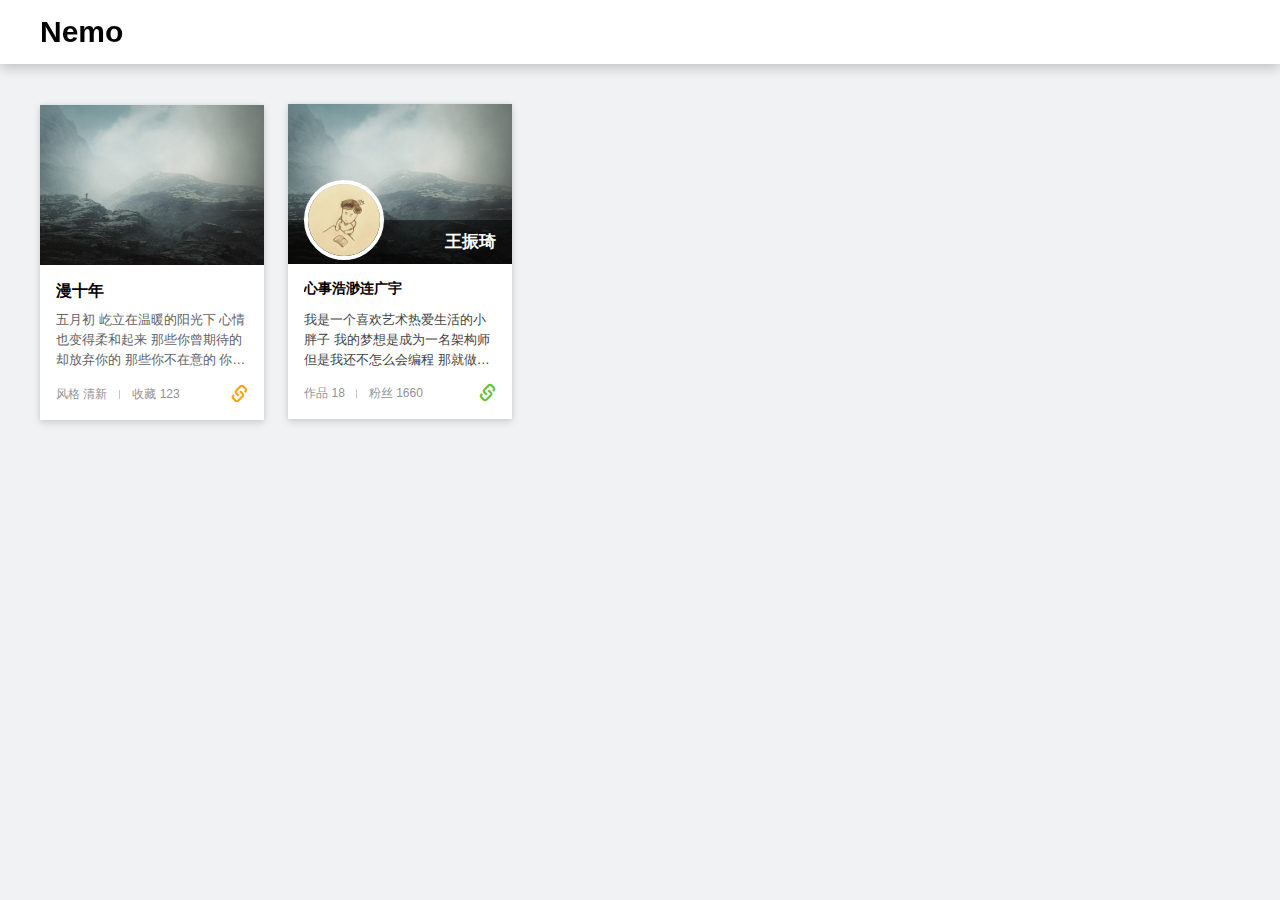
==== index.html @ b6000a75 "2019/01/24 开启版本控制" ====
<!DOCTYPE html>
<html lang="en">
<head>
    <meta charset="UTF-8">
    <title>Title</title>
    <link rel="stylesheet" href="css/nemo.css"/>
    <link rel="stylesheet" href="css/book.css"/>
    <link rel="stylesheet" href="css/author.css"/>
    <style>
        .form-label-2 {
        }

        .form-label-2 .form-label {
            width: 30px;
            margin-right: 12px;
        }

        .form-label-2 .form-control {
            width: 328px;
        }

        .form-label-2 textarea.form-control {
            min-width: 328px;
            max-width: 328px;
        }
    </style>
</head>
<body>
<header class="header">
    <div class="header-fixed">
        <div class="container">
            <h1 class="logo">Nemo</h1>
        </div>
    </div>
</header>
<main class="container">
    <section class="content">
        <div class="book">
            <img class="book-cover" src="images/portrait.jpg"/>
            <section class="book-info">
                <h6 class="book-name">漫十年</h6>
                <p class="book-desc">
                    五月初
                    屹立在温暖的阳光下
                    心情也变得柔和起来
                    那些你曾期待的 却放弃你的
                    那些你不在意的 你已放弃的
                    都成了自己辛辛苦苦的独角戏
                    在新的生活到来之前
                    在煎熬中最后翻阅那些过往
                    一番不舍与惋惜之后
                    才发觉一切是那么的不值得
                    原来实现愿望是这么的难
                    我用了这么久才能去忘记你
                </p>
                <p class="book-note">
                    <span class="item">风格 清新</span>
                    <span class="item-line"></span>
                    <span class="item">收藏 123</span>
                    <a class="icon icon-link pull-right" href=""></a>
                </p>
            </section>
        </div>
        <div class="author">
            <img class="author-portrait" src="images/portrait.jpg" alt=""/>
            <img class="author-avatar" src="images/avatar.jpg" alt=""/>
            <p class="author-name">王振琦</p>
            <section class="author-info">
                <p class="author-motto">心事浩渺连广宇</p>
                <p class="author-profile">
                    我是一个喜欢艺术热爱生活的小胖子
                    我的梦想是成为一名架构师 但是我还不怎么会编程
                    那就做一个艺术家吧 可是我漫画画的不好看 乐感也不好
                    还是不要做架构师了 架构师什么的都是秃头
                    也不要做艺术家了 艺术家什么的都是流氓
                    比流氓还流氓的是专家学者
                </p>
                <p class="author-note">
                    <span class="item">作品&nbsp;18</span>
                    <span class="item-line"></span>
                    <span class="item">粉丝&nbsp;1660</span>
                    <a class="icon icon-link pull-right" href="author-book.html"></a>
                </p>
            </section>
        </div>
    </section>
</main>
<!--<div class="modal">-->
    <!--<dialog class="modal-dialog">-->
        <!--<header class="modal-header">-->
            <!--<h3 class="modal-title">创建专辑</h3>-->
            <!--<div class="modal-dismiss"><span class="icon icon-remove"></span></div>-->
        <!--</header>-->
        <!--<main class="modal-content">-->
            <!--<form class="form-horizontal form-label-2">-->
                <!--<div class="form-group">-->
                    <!--<label class="form-label">名称</label>-->
                    <!--<input class="form-control" type="text"/>-->
                <!--</div>-->
                <!--<div class="form-group">-->
                    <!--<label class="form-label">风格</label>-->
                    <!--<select class="form-control">-->
                        <!--<option value="">1</option>-->
                        <!--<option value="">2</option>-->
                        <!--<option value="">3</option>-->
                    <!--</select>-->
                <!--</div>-->
                <!--<div class="form-group">-->
                    <!--<label class="form-label">简介</label>-->
                    <!--<textarea class="form-control"></textarea>-->
                <!--</div>-->
            <!--</form>-->
            <!--<button class="btn btn-primary pull-right" type="button">创建</button>-->
        <!--</main>-->
        <!--<footer class="modal-footer">-->
            <!--<button class="btn btn-default pull-right" type="button" disabled>取消</button>-->
            <!--<button class="btn btn-primary pull-right" type="button">保存</button>-->
        <!--</footer>-->
    <!--</dialog>-->
<!--</div>-->
</body>
</html>
---- css/nemo.css ----
@charset "utf-8";

/* 全局CSS */
html {
    max-width: 100%;
    min-width: 1200px;
    height: 100%;
    background: #f1f2f3;
    -webkit-box-sizing: border-box;
    -moz-box-sizing: border-box;
    box-sizing: border-box;
    overflow-x: hidden;
}

body {
    color: #000;
    font-size: 15px;
    font-family: "Helvetica Neue", Helvetica, "PingFang SC", "Hiragino Sans GB", "Microsoft YaHei", "微软雅黑", Arial, sans-serif;
}

body, header, footer, main, dialog, h1, h2, h3, h4, h5, h6, p, ol, ul, li, button, input, select, textarea {
    margin: 0;
    padding: 0;
    border: none;
    outline: none;
}

header, footer, main, dialog, section {
    display: block;
}

a:link, a:hover, a:active, a:visited {
    text-decoration-line: none;
}

[v-cloak] {
    display: none;
}

.container {
    width: 1200px;
    margin: 0 auto;
}

.pull-left {
    float: left;
    margin-right: 14px;
}

.pull-right {
    float: right;
    margin-left: 14px;
}

/* Header部分CSS */
.header {
    width: 100%;
    height: 64px;
    margin-bottom: 40px;
}

.header-fixed {
    position: fixed;
    top: 0;
    z-index: 999;
    width: 100%;
    height: 64px;
    background-color: #fff;
    box-shadow: 0 4px 12px rgba(0, 0, 0, 0.2);
}

.header .container {
    height: 64px;
}

.logo {
    height: 64px;
    line-height: 64px;
}

/* Main部分CSS */
.content {
    width: 1220px;
    min-height: 315px;
    margin-bottom: 40px;
}

/* Button部分CSS */
.btn {
    width: 108px;
    height: 42px;
    font-size: 15px;
    cursor: pointer;
    border-radius: 2px;
}

.btn .icon {
    top: 2px;
    margin-right: 4px;
}

.btn-default {
    color: #000;
    border: 1px solid #bbb;
    background-color: #fff;
}

.btn-default:hover {
    background-color: #f4f4f4;
}

.btn-default:active {
    background-color: #e6e6e6;
}

.btn-default:disabled {
    color: #909399;
    cursor: not-allowed;
    border-color: #dcdfe6;
    background-color: #fff;
}

.btn-primary {
    color: #fff;
    background-color: #000;
}

.btn-primary:hover {
    background-color: #303133;
}

.btn-primary:active {
    background-color: #606266;
}

.btn-primary:disabled {
    cursor: not-allowed;
    background-color: #909399;
}

.btn-link {
    background-color: transparent;
}

.btn-picker {
    border: 1px solid;
}

/* Form部分CSS */
.form-group {
    margin-bottom: 12px;
}

.form-label {
    height: 42px;
    line-height: 42px;
    font-weight: 700;
}

.form-control {
    height: 42px;
    line-height: 42px;
    color: #444;
    font-size: 15px;
    padding: 0 12px;
    border: 1px solid #bbb;
    box-sizing: border-box;
}

select.form-control {
    padding: 0 4px 0 8px;
}

textarea.form-control {
    min-height: 146px;
    max-height: 206px;
    line-height: 20px;
    padding: 12px;
    font-size: 14px;
    font-family: Arial;
}

.form-control:focus {
    border-color: #000;
}

.form {
    display: block;
}

.form .form-label {
    display: block;
}

.form .form-control {
    display: block;
    width: 100%;
}

.form textarea.form-control {
    min-width: 100%;
    max-width: 100%;
}

.form-horizontal {
    display: block;
}

.form-horizontal .form-group {
    overflow: hidden;
}

.form-horizontal .form-label, .form-horizontal .form-control {
    float: left;
}

/* Modal部分CSS */
.modal {
    position: fixed;
    top: 0;
    z-index: 9999;
    width: 100%;
    height: 100%;
    background-color: rgba(0, 0, 0, 0.5);
}

.modal-dialog {
    width: 450px;
    height: auto;
    margin: 120px auto;
    background-color: #fff;
    box-shadow: 0 2px 8px rgba(0, 0, 0, 0.25), 0 0 5px rgba(0, 0, 0, 0.25);
}

.modal-header {
    padding: 16px;
    border-bottom: 1px solid #dcdfe6;
}

.modal-title {
    font-size: 17px;
    line-height: 17px;
    font-weight: 700;
    text-align: center;
}

.modal-dismiss {
    position: absolute;
    top: 15px;
    right: 16px;
    font-size: 16px;
    cursor: pointer;
}

.modal-content {
    overflow: hidden;
    padding: 40px;
}

.modal-footer {
    overflow: hidden;
    padding: 16px;
    border-top: 1px solid #dcdfe6;
}

.modal-footer > .btn {
    width: 64px;
    height: 36px;
}

.modal-footer > .btn-primary:disabled {
    width: 96px;
}

/* Rotate部分CSS */
.rotate {
    -webkit-transition-property: -webkit-transform;
    -webkit-transition-duration: 1s;
    -moz-transition-property: -moz-transform;
    -moz-transition-duration: 1s;
    -webkit-animation: rotate 2s linear infinite;
    -moz-animation: rotate 2s linear infinite;
    -o-animation: rotate 2s linear infinite;
    animation: rotate 2s linear infinite;
}

@-webkit-keyframes rotate {
    from {
        -webkit-transform: rotate(0deg)
    }
    to {
        -webkit-transform: rotate(360deg)
    }
}

@-moz-keyframes rotate {
    from {
        -moz-transform: rotate(0deg)
    }
    to {
        -moz-transform: rotate(359deg)
    }
}

@-o-keyframes rotate {
    from {
        -o-transform: rotate(0deg)
    }
    to {
        -o-transform: rotate(359deg)
    }
}

@keyframes rotate {
    from {
        transform: rotate(0deg)
    }
    to {
        transform: rotate(359deg)
    }
}

/* Icon部分CSS */
@font-face {
    font-family: 'Glyphicons Halflings';
    src: url('../fonts/glyphicons-halflings-regular.eot');
    src: url('../fonts/glyphicons-halflings-regular.eot?#iefix') format('embedded-opentype'), url('../fonts/glyphicons-halflings-regular.woff2') format('woff2'), url('../fonts/glyphicons-halflings-regular.woff') format('woff'), url('../fonts/glyphicons-halflings-regular.ttf') format('truetype'), url('../fonts/glyphicons-halflings-regular.svg#glyphicons_halflingsregular') format('svg');
}

.icon {
    position: relative;
    display: inline-block;
    font-family: 'Glyphicons Halflings', serif;
    font-style: normal;
    font-weight: normal;
    line-height: 1;

    -webkit-font-smoothing: antialiased;
    -moz-osx-font-smoothing: grayscale;
}

.icon-remove:before {
    content: "\e014";
}

.icon-cog:before {
    content: "\e019";
}
---- css/book.css ----
/* 漫画册CSS */
.book {
    display: inline-block;
    width: 224px;
    height: 315px;
    margin: 0 20px 40px 0;
    background-color: #fff;
    box-shadow: 0 4px 8px 0 rgba(0, 0, 0, 0.1), 0 0 5px 0 rgba(0, 0, 0, 0.1);
}

.book-cover {
    display: block;
    width: 224px;
    height: 160px;
    object-fit: cover;
}

.book-info {
    position: relative;
    width: 224px;
    height: 155px;
    text-align: left;
    padding: 16px;
    margin-bottom: 16px;
    box-sizing: border-box;
    background: #fff;
}

.book-name {
    font-size: 16px;
    font-weight: 700;
    margin-bottom: 8px;
    word-break: break-word;
    text-overflow: ellipsis;
    overflow: hidden;
    white-space: nowrap;
}

.book-desc {
    height: 60px;
    line-height: 20px;
    color: #606266;
    font-size: 13px;
    word-break: break-word;
    overflow: hidden;
    display: -webkit-box;
    -webkit-line-clamp: 3;
    -webkit-box-orient: vertical;
}

.book-note {
    position: absolute;
    bottom: 16px;
    width: 192px;
    height: 20px;
    line-height: 20px;
}

.book-note .item {
    float: left;
    color: #909399;
    font-size: 12px;
    margin-right: 12px;
}

.book-note .item-line {
    float: left;
    display: block;
    width: 1px;
    height: 9px;
    margin-top: 6px;
    margin-right: 12px;
    background-color: #c0c4cc;
}

.book-note .icon-link {
    top: 2px;
    line-height: 17px;
    color: #ffa500;
    font-size: 17px;
}

.book-note .icon-link:hover, .book-note .icon-link:active {
    color: #f56c6c;

}

.icon-link:before {
    content: "\e144";
}
---- css/author.css ----
/* 漫画家CSS */
.author {
    display: inline-block;
    position: relative;
    width: 224px;
    height: 315px;
    margin: 0 20px 40px 0;
    box-shadow: 0 4px 8px 0 rgba(0, 0, 0, 0.1), 0 0 5px 0 rgba(0, 0, 0, 0.1);
}

.author-portrait {
    display: block;
    width: 224px;
    height: 160px;
    object-fit: cover;
}

.author-avatar {
    position: absolute;
    top: 76px;
    left: 16px;
    z-index: 1;
    width: 72px;
    height: 72px;
    object-fit: cover;
    border: solid 4px #fff;
    border-radius: 50%;
}

.author-name {
    position: absolute;
    top: 116px;
    left: 0;
    width: 208px;
    height: 44px;
    line-height: 44px;
    color: #fff;
    font-size: 17px;
    font-weight: 700;
    text-align: right;
    padding-right: 16px;
    background-color: rgba(0, 0, 0, 0.5);
}

.author-info {
    width: 224px;
    height: 155px;
    padding: 16px;
    box-sizing: border-box;
    background-color: #fff;
}

.author-motto {
    font-size: 14px;
    font-weight: 700;
    margin-bottom: 12px;
    word-break: break-word;
    text-overflow: ellipsis;
    overflow: hidden;
    white-space: nowrap;
}

.author-profile {
    height: 60px;
    line-height: 20px;
    color: #444;
    font-size: 13px;
    word-break: break-word;
    overflow: hidden;
    display: -webkit-box;
    -webkit-line-clamp: 3;
    -webkit-box-orient: vertical;
}

.author-note {
    position: absolute;
    bottom: 16px;
    width: 192px;
    height: 20px;
    line-height: 20px;
}

.author-note .item {
    float: left;
    color: #909399;
    font-size: 12px;
    margin-right: 11px;
}

.author-note .item-line {
    float: left;
    display: block;
    width: 1px;
    height: 9px;
    margin-top: 6px;
    margin-right: 12px;
    background-color: #c0c4cc;
}

.author-note .icon-link {
    top: 2px;
    line-height: 17px;
    color: #67c23a;
    font-size: 17px;
}

.author-note .icon-link:hover, .author-note .icon-link:active {
    color: #228B22;
}
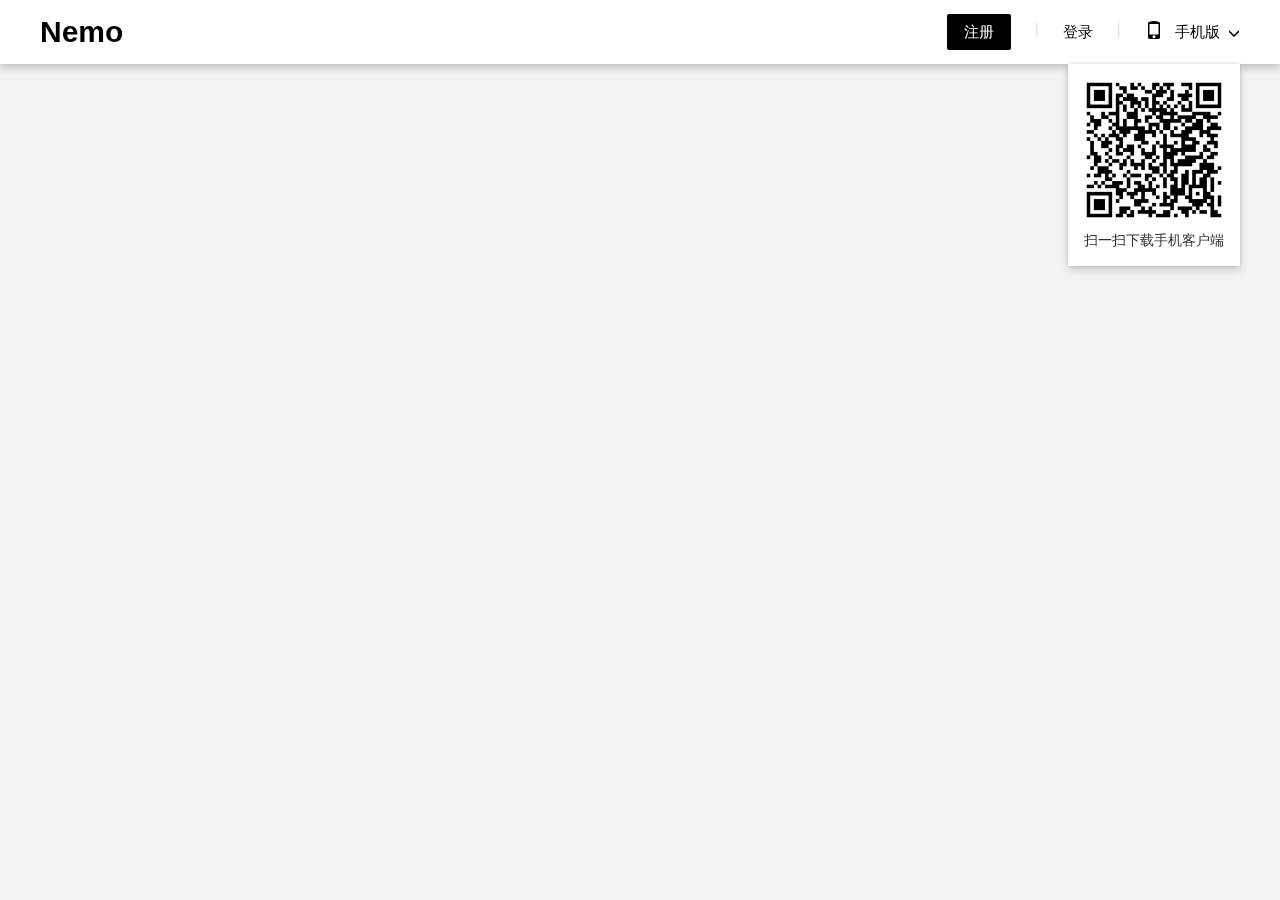
==== commit 74e514ef: "2019/01/25 添加Header样式" ====
--- a/index.html
+++ b/index.html
@@ -4,8 +4,6 @@
     <meta charset="UTF-8">
     <title>Title</title>
     <link rel="stylesheet" href="css/nemo.css"/>
-    <link rel="stylesheet" href="css/book.css"/>
-    <link rel="stylesheet" href="css/author.css"/>
     <style>
         .form-label-2 {
         }
@@ -26,95 +24,138 @@
     </style>
 </head>
 <body>
+<!--<header class="header">-->
+    <!--<div class="header-fixed">-->
+        <!--<div class="container">-->
+            <!--<h1 class="app-name pull-left">Nemo</h1>-->
+            <!--<div class="account pull-right">-->
+                <!--<div class="account-info">-->
+                    <!--<img class="account-avatar" src="images/avatar.jpg" alt=""/>-->
+                    <!--<span class="account-name">王振琦</span>-->
+                    <!--<span class="icon icon-menu-down"></span>-->
+                <!--</div>-->
+                <!--<nav class="account-nav">-->
+                    <!--<a class="account-item" href=""><span class="icon icon-user"></span>个人主页</a>-->
+                    <!--<a class="account-item" href=""><span class="icon icon-cog"></span>账号设置</a>-->
+                    <!--<p class="account-item account-logout"><span class="icon icon-off"></span>退出登录</p>-->
+                <!--</nav>-->
+            <!--</div>-->
+            <!--<span class="header-line pull-right"></span>-->
+            <!--<button class="btn btn-link btn-sm header-action pull-right" style="width: auto">登录</button>-->
+            <!--<span class="header-line pull-right"></span>-->
+            <!--<a class="header-action pull-right" href="">-->
+                <!--<button class="btn btn-primary btn-sm">注册</button>-->
+            <!--</a>-->
+        <!--</div>-->
+    <!--</div>-->
+<!--</header>-->
 <header class="header">
     <div class="header-fixed">
         <div class="container">
-            <h1 class="logo">Nemo</h1>
+            <h1 class="app-name pull-left">Nemo</h1>
+            <div class="account pull-right">
+                <div class="account-info">
+                    <span class="icon icon-phone"></span>
+                    <span class="account-name">手机版</span>
+                    <span class="icon icon-menu-down"></span>
+                </div>
+                <div class="app-code">
+                    <img class="app-code-img" src="images/qrcode.png" alt=""/>
+                    <p class="app-code-note">扫一扫下载手机客户端</p>
+                </div>
+            </div>
+            <span class="header-line pull-right"></span>
+            <button class="btn btn-link btn-sm header-action pull-right" style="width: auto">登录</button>
+            <span class="header-line pull-right"></span>
+            <a class="header-action pull-right" href="">
+                <button class="btn btn-primary btn-sm">注册</button>
+            </a>
         </div>
     </div>
 </header>
 <main class="container">
     <section class="content">
-        <div class="book">
-            <img class="book-cover" src="images/portrait.jpg"/>
-            <section class="book-info">
-                <h6 class="book-name">漫十年</h6>
-                <p class="book-desc">
-                    五月初
-                    屹立在温暖的阳光下
-                    心情也变得柔和起来
-                    那些你曾期待的 却放弃你的
-                    那些你不在意的 你已放弃的
-                    都成了自己辛辛苦苦的独角戏
-                    在新的生活到来之前
-                    在煎熬中最后翻阅那些过往
-                    一番不舍与惋惜之后
-                    才发觉一切是那么的不值得
-                    原来实现愿望是这么的难
-                    我用了这么久才能去忘记你
-                </p>
-                <p class="book-note">
-                    <span class="item">风格 清新</span>
-                    <span class="item-line"></span>
-                    <span class="item">收藏 123</span>
-                    <a class="icon icon-link pull-right" href=""></a>
-                </p>
-            </section>
-        </div>
-        <div class="author">
-            <img class="author-portrait" src="images/portrait.jpg" alt=""/>
-            <img class="author-avatar" src="images/avatar.jpg" alt=""/>
-            <p class="author-name">王振琦</p>
-            <section class="author-info">
-                <p class="author-motto">心事浩渺连广宇</p>
-                <p class="author-profile">
-                    我是一个喜欢艺术热爱生活的小胖子
-                    我的梦想是成为一名架构师 但是我还不怎么会编程
-                    那就做一个艺术家吧 可是我漫画画的不好看 乐感也不好
-                    还是不要做架构师了 架构师什么的都是秃头
-                    也不要做艺术家了 艺术家什么的都是流氓
-                    比流氓还流氓的是专家学者
-                </p>
-                <p class="author-note">
-                    <span class="item">作品&nbsp;18</span>
-                    <span class="item-line"></span>
-                    <span class="item">粉丝&nbsp;1660</span>
-                    <a class="icon icon-link pull-right" href="author-book.html"></a>
-                </p>
-            </section>
-        </div>
+        <!--<div class="book">-->
+        <!--<img class="book-cover" src="images/portrait.jpg"/>-->
+        <!--<section class="book-info">-->
+        <!--<h6 class="book-name">漫十年</h6>-->
+        <!--<p class="book-desc">-->
+        <!--五月初-->
+        <!--屹立在温暖的阳光下-->
+        <!--心情也变得柔和起来-->
+        <!--那些你曾期待的 却放弃你的-->
+        <!--那些你不在意的 你已放弃的-->
+        <!--都成了自己辛辛苦苦的独角戏-->
+        <!--在新的生活到来之前-->
+        <!--在煎熬中最后翻阅那些过往-->
+        <!--一番不舍与惋惜之后-->
+        <!--才发觉一切是那么的不值得-->
+        <!--原来实现愿望是这么的难-->
+        <!--我用了这么久才能去忘记你-->
+        <!--</p>-->
+        <!--<p class="book-note">-->
+        <!--<span class="item">风格 清新</span>-->
+        <!--<span class="item-line"></span>-->
+        <!--<span class="item">收藏 123</span>-->
+        <!--<a class="icon icon-link pull-right" href=""></a>-->
+        <!--</p>-->
+        <!--</section>-->
+        <!--</div>-->
+        <!--<div class="author">-->
+        <!--<img class="author-portrait" src="images/portrait.jpg" alt=""/>-->
+        <!--<img class="author-avatar" src="images/avatar.jpg" alt=""/>-->
+        <!--<p class="author-name">王振琦</p>-->
+        <!--<section class="author-info">-->
+        <!--<p class="author-motto">心事浩渺连广宇</p>-->
+        <!--<p class="author-profile">-->
+        <!--我是一个喜欢艺术热爱生活的小胖子-->
+        <!--我的梦想是成为一名架构师 但是我还不怎么会编程-->
+        <!--那就做一个艺术家吧 可是我漫画画的不好看 乐感也不好-->
+        <!--还是不要做架构师了 架构师什么的都是秃头-->
+        <!--也不要做艺术家了 艺术家什么的都是流氓-->
+        <!--比流氓还流氓的是专家学者-->
+        <!--</p>-->
+        <!--<p class="author-note">-->
+        <!--<span class="item">作品&nbsp;18</span>-->
+        <!--<span class="item-line"></span>-->
+        <!--<span class="item">粉丝&nbsp;1660</span>-->
+        <!--<a class="icon icon-link pull-right" href="author-book.html"></a>-->
+        <!--</p>-->
+        <!--</section>-->
+        <!--</div>-->
     </section>
 </main>
 <!--<div class="modal">-->
     <!--<dialog class="modal-dialog">-->
         <!--<header class="modal-header">-->
-            <!--<h3 class="modal-title">创建专辑</h3>-->
+            <!--<h3 class="modal-title">创建</h3>-->
             <!--<div class="modal-dismiss"><span class="icon icon-remove"></span></div>-->
         <!--</header>-->
         <!--<main class="modal-content">-->
             <!--<form class="form-horizontal form-label-2">-->
                 <!--<div class="form-group">-->
-                    <!--<label class="form-label">名称</label>-->
+                    <!--<label class="form-label">标签</label>-->
                     <!--<input class="form-control" type="text"/>-->
                 <!--</div>-->
                 <!--<div class="form-group">-->
-                    <!--<label class="form-label">风格</label>-->
+                    <!--<label class="form-label">标签</label>-->
                     <!--<select class="form-control">-->
-                        <!--<option value="">1</option>-->
-                        <!--<option value="">2</option>-->
-                        <!--<option value="">3</option>-->
+                        <!--<option selected disabled></option>-->
+                        <!--<option value="1">1</option>-->
+                        <!--<option value="1">2</option>-->
+                        <!--<option value="1">3</option>-->
                     <!--</select>-->
                 <!--</div>-->
                 <!--<div class="form-group">-->
-                    <!--<label class="form-label">简介</label>-->
+                    <!--<label class="form-label">标签</label>-->
                     <!--<textarea class="form-control"></textarea>-->
                 <!--</div>-->
             <!--</form>-->
             <!--<button class="btn btn-primary pull-right" type="button">创建</button>-->
         <!--</main>-->
         <!--<footer class="modal-footer">-->
-            <!--<button class="btn btn-default pull-right" type="button" disabled>取消</button>-->
-            <!--<button class="btn btn-primary pull-right" type="button">保存</button>-->
+            <!--<button class="btn btn-sm btn-default pull-right" type="button" disabled>取消</button>-->
+            <!--<button class="btn btn-sm btn-primary pull-right" type="button">保存</button>-->
         <!--</footer>-->
     <!--</dialog>-->
 <!--</div>-->
--- a/css/nemo.css
+++ b/css/nemo.css
@@ -18,7 +18,9 @@
     font-family: "Helvetica Neue", Helvetica, "PingFang SC", "Hiragino Sans GB", "Microsoft YaHei", "微软雅黑", Arial, sans-serif;
 }
 
-body, header, footer, main, dialog, h1, h2, h3, h4, h5, h6, p, ol, ul, li, button, input, select, textarea {
+body, header, footer, main, dialog, section,
+h1, h2, h3, h4, h5, h6, p, ol, ul, li,
+button, input, select, textarea {
     margin: 0;
     padding: 0;
     border: none;
@@ -44,12 +46,10 @@
 
 .pull-left {
     float: left;
-    margin-right: 14px;
 }
 
 .pull-right {
     float: right;
-    margin-left: 14px;
 }
 
 /* Header部分CSS */
@@ -66,16 +66,121 @@
     width: 100%;
     height: 64px;
     background-color: #fff;
-    box-shadow: 0 4px 12px rgba(0, 0, 0, 0.2);
+    box-shadow: 0 4px 8px rgba(0, 0, 0, 0.2);
 }
 
 .header .container {
     height: 64px;
 }
 
-.logo {
+.app-name {
     height: 64px;
     line-height: 64px;
+    font-size: 2em;
+    font-weight: 700;
+}
+
+.header-action {
+    margin: 14px 0;
+}
+
+.header-line {
+    display: block;
+    height: 24px;
+    margin: 20px 24px;
+}
+
+.header-line:after {
+    top: 1px;
+    content: "|";
+    color: #dcdfe6;
+}
+
+.account {
+    position: relative;
+    cursor: pointer;
+}
+
+.app-code {
+    position: absolute;
+    top: 64px;
+    right: 0;
+    width: 172px;
+    height: 202px;
+    background-color: #fff;
+    box-shadow: 0 4px 8px rgba(0, 0, 0, 0.15), 0 0 4px rgba(0, 0, 0, 0.15);
+}
+
+.app-code-img {
+    display: block;
+    width: 140px;
+    height: 140px;
+    margin: 16px 16px 12px 16px;
+}
+
+.app-code-note {
+    color: #303133;
+    font-size: 14px;
+    text-align: center;
+}
+
+.account-info {
+    height: 64px;
+    line-height: 64px;
+}
+
+.account-info .icon-phone {
+    font-size: 18px;
+}
+
+.account-info .icon-menu-down {
+    font-size: 12px;
+}
+
+.account-avatar {
+    display: block;
+    float: left;
+    width: 40px;
+    height: 40px;
+    border: 1px solid #dcdfe6;
+    border-radius: 50%;
+    object-fit: cover;
+    margin: 11px 0;
+}
+
+.account-name {
+    margin: 0 4px 0 8px;
+}
+
+.account-nav {
+    position: absolute;
+    top: 64px;
+    right: 0;
+    width: 140px;
+    text-align: center;
+    background-color: #fff;
+    box-shadow: 0 4px 8px rgba(0, 0, 0, 0.15), 0 0 4px rgba(0, 0, 0, 0.15);
+}
+
+.account-nav .icon {
+    left: -2px;
+    margin-right: 10px;
+}
+
+.account-item {
+    display: block;
+    width: 140px;
+    height: 42px;
+    line-height: 42px;
+    color: #000;
+}
+
+.account-item:hover {
+    background-color: #f4f4f4;
+}
+
+.account-logout {
+    border-top: 1px solid #dcdfe6;
 }
 
 /* Main部分CSS */
@@ -97,6 +202,11 @@
 .btn .icon {
     top: 2px;
     margin-right: 4px;
+}
+
+.btn-sm {
+    width: 64px;
+    height: 36px;
 }
 
 .btn-default {
@@ -263,13 +373,12 @@
     border-top: 1px solid #dcdfe6;
 }
 
-.modal-footer > .btn {
-    width: 64px;
-    height: 36px;
-}
-
 .modal-footer > .btn-primary:disabled {
     width: 96px;
+}
+
+.modal-footer > .pull-right {
+    margin-left: 14px;
 }
 
 /* Rotate部分CSS */
@@ -328,8 +437,9 @@
 }
 
 .icon {
+    display: inline-block;
     position: relative;
-    display: inline-block;
+    top: 2px;
     font-family: 'Glyphicons Halflings', serif;
     font-style: normal;
     font-weight: normal;
@@ -339,10 +449,26 @@
     -moz-osx-font-smoothing: grayscale;
 }
 
+.icon-user:before {
+    content: "\e008";
+}
+
 .icon-remove:before {
     content: "\e014";
 }
 
+.icon-off:before {
+    content: "\e017";
+}
+
 .icon-cog:before {
     content: "\e019";
+}
+
+.icon-phone:before {
+    content: "\e145";
+}
+
+.icon-menu-down:before {
+    content: "\e259";
 }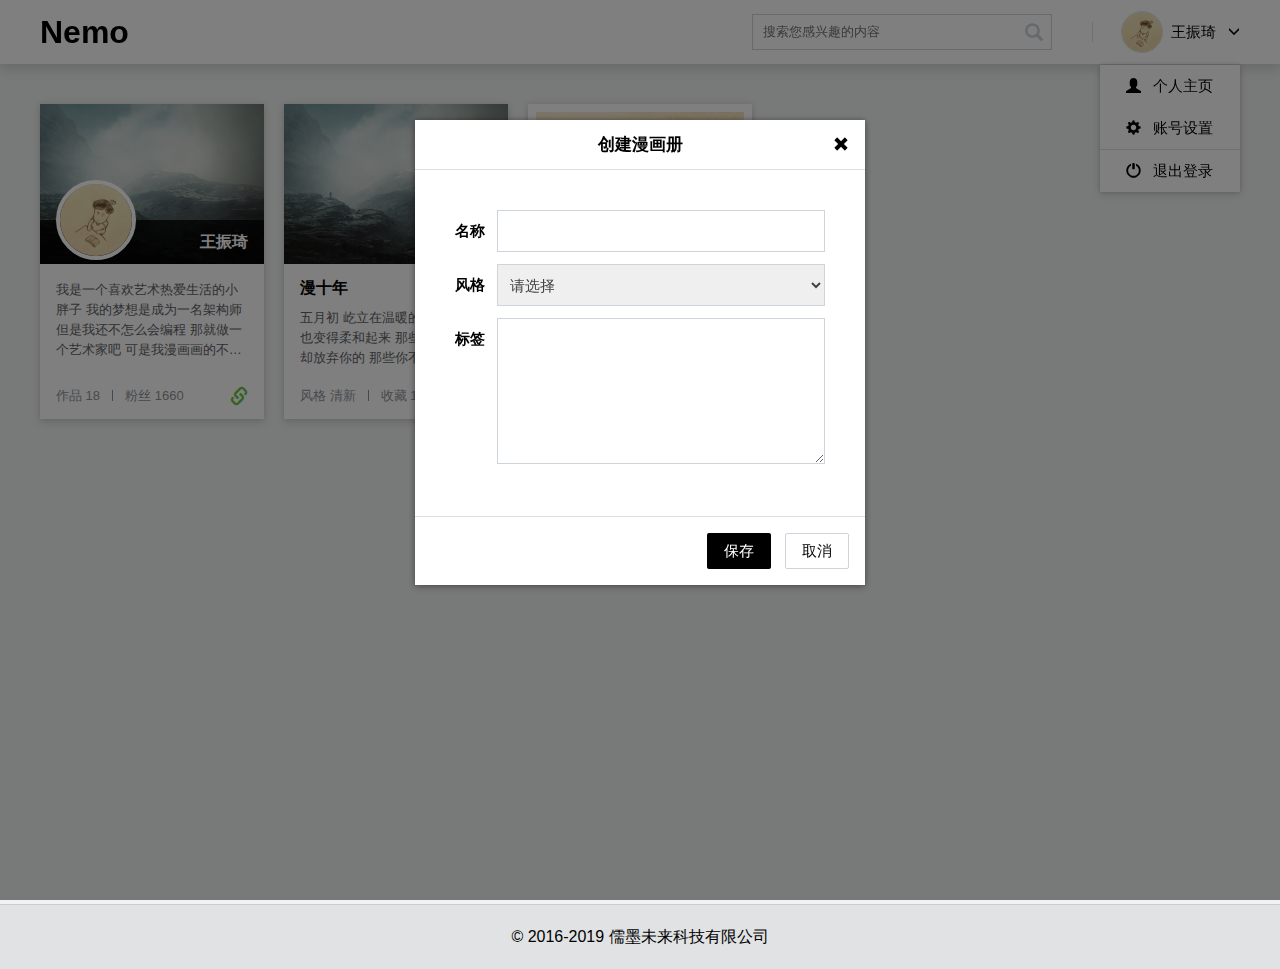
==== commit 15db3938: "2019/01/28 添加个人主页" ====
--- a/index.html
+++ b/index.html
@@ -1,9 +1,13 @@
 <!DOCTYPE html>
-<html lang="en">
+<html lang="zh">
 <head>
     <meta charset="UTF-8">
-    <title>Title</title>
+    <title>Nemo - 漫画分享平台</title>
+    <link rel="shortcut icon" href="images/favicon.ico" type="image/x-icon"/>
     <link rel="stylesheet" href="css/nemo.css"/>
+    <link rel="stylesheet" href="css/book.css"/>
+    <link rel="stylesheet" href="css/author.css"/>
+    <link rel="stylesheet" href="css/page.css"/>
     <style>
         .form-label-2 {
         }
@@ -24,33 +28,8 @@
     </style>
 </head>
 <body>
-<!--<header class="header">-->
-    <!--<div class="header-fixed">-->
-        <!--<div class="container">-->
-            <!--<h1 class="app-name pull-left">Nemo</h1>-->
-            <!--<div class="account pull-right">-->
-                <!--<div class="account-info">-->
-                    <!--<img class="account-avatar" src="images/avatar.jpg" alt=""/>-->
-                    <!--<span class="account-name">王振琦</span>-->
-                    <!--<span class="icon icon-menu-down"></span>-->
-                <!--</div>-->
-                <!--<nav class="account-nav">-->
-                    <!--<a class="account-item" href=""><span class="icon icon-user"></span>个人主页</a>-->
-                    <!--<a class="account-item" href=""><span class="icon icon-cog"></span>账号设置</a>-->
-                    <!--<p class="account-item account-logout"><span class="icon icon-off"></span>退出登录</p>-->
-                <!--</nav>-->
-            <!--</div>-->
-            <!--<span class="header-line pull-right"></span>-->
-            <!--<button class="btn btn-link btn-sm header-action pull-right" style="width: auto">登录</button>-->
-            <!--<span class="header-line pull-right"></span>-->
-            <!--<a class="header-action pull-right" href="">-->
-                <!--<button class="btn btn-primary btn-sm">注册</button>-->
-            <!--</a>-->
-        <!--</div>-->
-    <!--</div>-->
-<!--</header>-->
 <header class="header">
-    <div class="header-fixed">
+    <div class="header-fixed" style="display: none">
         <div class="container">
             <h1 class="app-name pull-left">Nemo</h1>
             <div class="account pull-right">
@@ -59,105 +38,143 @@
                     <span class="account-name">手机版</span>
                     <span class="icon icon-menu-down"></span>
                 </div>
-                <div class="app-code">
-                    <img class="app-code-img" src="images/qrcode.png" alt=""/>
+                <div class="app-mobile">
+                    <img class="app-code" src="images/qrcode.png" alt=""/>
                     <p class="app-code-note">扫一扫下载手机客户端</p>
                 </div>
             </div>
             <span class="header-line pull-right"></span>
-            <button class="btn btn-link btn-sm header-action pull-right" style="width: auto">登录</button>
+            <button class="btn btn-sm btn-link header-action login-action pull-right">登录</button>
             <span class="header-line pull-right"></span>
             <a class="header-action pull-right" href="">
-                <button class="btn btn-primary btn-sm">注册</button>
+                <button class="btn btn-sm btn-primary">注册</button>
             </a>
+            <span class="header-line pull-right"></span>
+            <div class="query-group pull-right">
+                <label class="query-label"><span class="icon icon-search"></span></label>
+                <input class="query-control" type="text" placeholder="搜索您感兴趣的内容"/>
+            </div>
+        </div>
+    </div>
+    <div class="header-fixed">
+        <div class="container">
+            <h1 class="app-name pull-left">Nemo</h1>
+            <div class="account pull-right">
+                <div class="account-info">
+                    <img class="account-avatar" src="images/avatar.jpg" alt=""/>
+                    <span class="account-name">王振琦</span>
+                    <span class="icon icon-menu-down"></span>
+                </div>
+                <nav class="account-nav">
+                    <a class="account-item" href=""><span class="icon icon-user"></span>个人主页</a>
+                    <a class="account-item" href=""><span class="icon icon-cog"></span>账号设置</a>
+                    <p class="account-item account-logout"><span class="icon icon-off"></span>退出登录</p>
+                </nav>
+            </div>
+            <span class="header-line pull-right"></span>
+            <div class="query-group pull-right">
+                <label class="query-label"><span class="icon icon-search"></span></label>
+                <input class="query-control" type="text" placeholder="搜索您感兴趣的内容"/>
+            </div>
         </div>
     </div>
 </header>
 <main class="container">
     <section class="content">
-        <!--<div class="book">-->
-        <!--<img class="book-cover" src="images/portrait.jpg"/>-->
-        <!--<section class="book-info">-->
-        <!--<h6 class="book-name">漫十年</h6>-->
-        <!--<p class="book-desc">-->
-        <!--五月初-->
-        <!--屹立在温暖的阳光下-->
-        <!--心情也变得柔和起来-->
-        <!--那些你曾期待的 却放弃你的-->
-        <!--那些你不在意的 你已放弃的-->
-        <!--都成了自己辛辛苦苦的独角戏-->
-        <!--在新的生活到来之前-->
-        <!--在煎熬中最后翻阅那些过往-->
-        <!--一番不舍与惋惜之后-->
-        <!--才发觉一切是那么的不值得-->
-        <!--原来实现愿望是这么的难-->
-        <!--我用了这么久才能去忘记你-->
-        <!--</p>-->
-        <!--<p class="book-note">-->
-        <!--<span class="item">风格 清新</span>-->
-        <!--<span class="item-line"></span>-->
-        <!--<span class="item">收藏 123</span>-->
-        <!--<a class="icon icon-link pull-right" href=""></a>-->
-        <!--</p>-->
-        <!--</section>-->
-        <!--</div>-->
-        <!--<div class="author">-->
-        <!--<img class="author-portrait" src="images/portrait.jpg" alt=""/>-->
-        <!--<img class="author-avatar" src="images/avatar.jpg" alt=""/>-->
-        <!--<p class="author-name">王振琦</p>-->
-        <!--<section class="author-info">-->
-        <!--<p class="author-motto">心事浩渺连广宇</p>-->
-        <!--<p class="author-profile">-->
-        <!--我是一个喜欢艺术热爱生活的小胖子-->
-        <!--我的梦想是成为一名架构师 但是我还不怎么会编程-->
-        <!--那就做一个艺术家吧 可是我漫画画的不好看 乐感也不好-->
-        <!--还是不要做架构师了 架构师什么的都是秃头-->
-        <!--也不要做艺术家了 艺术家什么的都是流氓-->
-        <!--比流氓还流氓的是专家学者-->
-        <!--</p>-->
-        <!--<p class="author-note">-->
-        <!--<span class="item">作品&nbsp;18</span>-->
-        <!--<span class="item-line"></span>-->
-        <!--<span class="item">粉丝&nbsp;1660</span>-->
-        <!--<a class="icon icon-link pull-right" href="author-book.html"></a>-->
-        <!--</p>-->
-        <!--</section>-->
-        <!--</div>-->
+        <div class="author pull-left">
+            <section class="author-style">
+                <img class="author-portrait" src="images/portrait.jpg" alt=""/>
+                <img class="author-avatar" src="images/avatar.jpg" alt=""/>
+                <h6 class="author-name">王振琦</h6>
+            </section>
+            <section class="author-info">
+                <p class="author-biography">
+                    我是一个喜欢艺术热爱生活的小胖子
+                    我的梦想是成为一名架构师 但是我还不怎么会编程
+                    那就做一个艺术家吧 可是我漫画画的不好看 乐感也不好
+                    还是不要做架构师了 架构师什么的都是秃头
+                    也不要做艺术家了 艺术家什么的都是流氓
+                    比流氓还流氓的是专家学者
+                </p>
+                <p class="author-note">
+                    <span class="pull-left">作品&nbsp;18</span>
+                    <span class="pull-left"></span>
+                    <span class="pull-left">粉丝&nbsp;1660</span>
+                    <a class="icon icon-link pull-right" href=""></a>
+                </p>
+            </section>
+        </div>
+        <div class="book pull-left">
+            <img class="book-cover" src="images/portrait.jpg" alt=""/>
+            <section class="book-info">
+                <h6 class="book-name">漫十年</h6>
+                <p class="book-description">
+                    五月初
+                    屹立在温暖的阳光下
+                    心情也变得柔和起来
+                    那些你曾期待的 却放弃你的
+                    那些你不在意的 你已放弃的
+                    都成了自己辛辛苦苦的独角戏
+                    在新的生活到来之前
+                    在煎熬中最后翻阅那些过往
+                    一番不舍与惋惜之后
+                    才发觉一切是那么的不值得
+                    原来实现愿望是这么的难
+                    我用了这么久才能去忘记你
+                </p>
+                <p class="book-note">
+                    <span class="pull-left">风格&nbsp;清新</span>
+                    <span class="pull-left"></span>
+                    <span class="pull-left">收藏&nbsp;123</span>
+                    <a class="icon icon-link pull-right" href=""></a>
+                </p>
+            </section>
+        </div>
+        <div class="page pull-left">
+            <img class="page-image" src="images/nemo.jpg" alt=""/>
+            <p class="page-order">1</p>
+            <p class="page-note">
+                <img src="images/icon/icon_setup_white.png"/>
+                <img src="images/icon/icon_trash_white.png"/>
+            </p>
+        </div>
     </section>
 </main>
-<!--<div class="modal">-->
-    <!--<dialog class="modal-dialog">-->
-        <!--<header class="modal-header">-->
-            <!--<h3 class="modal-title">创建</h3>-->
-            <!--<div class="modal-dismiss"><span class="icon icon-remove"></span></div>-->
-        <!--</header>-->
-        <!--<main class="modal-content">-->
-            <!--<form class="form-horizontal form-label-2">-->
-                <!--<div class="form-group">-->
-                    <!--<label class="form-label">标签</label>-->
-                    <!--<input class="form-control" type="text"/>-->
-                <!--</div>-->
-                <!--<div class="form-group">-->
-                    <!--<label class="form-label">标签</label>-->
-                    <!--<select class="form-control">-->
-                        <!--<option selected disabled></option>-->
-                        <!--<option value="1">1</option>-->
-                        <!--<option value="1">2</option>-->
-                        <!--<option value="1">3</option>-->
-                    <!--</select>-->
-                <!--</div>-->
-                <!--<div class="form-group">-->
-                    <!--<label class="form-label">标签</label>-->
-                    <!--<textarea class="form-control"></textarea>-->
-                <!--</div>-->
-            <!--</form>-->
-            <!--<button class="btn btn-primary pull-right" type="button">创建</button>-->
-        <!--</main>-->
-        <!--<footer class="modal-footer">-->
-            <!--<button class="btn btn-sm btn-default pull-right" type="button" disabled>取消</button>-->
-            <!--<button class="btn btn-sm btn-primary pull-right" type="button">保存</button>-->
-        <!--</footer>-->
-    <!--</dialog>-->
-<!--</div>-->
+<div class="modal">
+    <dialog class="modal-dialog">
+        <header class="modal-header">
+            <h1 class="modal-title">创建漫画册</h1>
+            <div class="modal-dismiss"><span class="icon icon-remove"></span></div>
+        </header>
+        <main class="modal-content">
+            <form class="form-horizontal form-label-2">
+                <div class="form-group">
+                    <label class="form-label">名称</label>
+                    <input class="form-control" type="text"/>
+                </div>
+                <div class="form-group">
+                    <label class="form-label">风格</label>
+                    <select class="form-control">
+                        <option selected disabled>请选择</option>
+                        <option value="1">清新</option>
+                        <option value="1">唯美</option>
+                        <option value="1">爆笑</option>
+                    </select>
+                </div>
+                <div class="form-group">
+                    <label class="form-label">标签</label>
+                    <textarea class="form-control"></textarea>
+                </div>
+            </form>
+        </main>
+        <footer class="modal-footer">
+            <button class="btn btn-sm btn-default pull-right" type="button">取消</button>
+            <button class="btn btn-sm btn-primary pull-right" type="button">保存</button>
+        </footer>
+    </dialog>
+</div>
+<footer class="footer">
+    <span>&copy;&nbsp;2016-2019&nbsp;儒墨未来科技有限公司</span>
+</footer>
 </body>
 </html>--- a/css/nemo.css
+++ b/css/nemo.css
@@ -66,7 +66,7 @@
     width: 100%;
     height: 64px;
     background-color: #fff;
-    box-shadow: 0 4px 8px rgba(0, 0, 0, 0.2);
+    box-shadow: 0 6px 10px rgba(0, 0, 0, 0.12);
 }
 
 .header .container {
@@ -76,7 +76,7 @@
 .app-name {
     height: 64px;
     line-height: 64px;
-    font-size: 2em;
+    font-size: 32px;
     font-weight: 700;
 }
 
@@ -84,16 +84,15 @@
     margin: 14px 0;
 }
 
+button.login-action {
+    width: auto;
+}
+
 .header-line {
-    display: block;
-    height: 24px;
-    margin: 20px 24px;
-}
-
-.header-line:after {
-    top: 1px;
-    content: "|";
-    color: #dcdfe6;
+    width: 1px;
+    height: 20px;
+    margin: 22px 28px;
+    background-color: #dcdfe6;
 }
 
 .account {
@@ -101,17 +100,17 @@
     cursor: pointer;
 }
 
-.app-code {
+.app-mobile {
     position: absolute;
-    top: 64px;
+    top: 65px;
     right: 0;
     width: 172px;
     height: 202px;
     background-color: #fff;
-    box-shadow: 0 4px 8px rgba(0, 0, 0, 0.15), 0 0 4px rgba(0, 0, 0, 0.15);
-}
-
-.app-code-img {
+    box-shadow: 0 2px 8px rgba(0, 0, 0, 0.15), 0 0 4px rgba(0, 0, 0, 0.15);
+}
+
+.app-code {
     display: block;
     width: 140px;
     height: 140px;
@@ -130,10 +129,13 @@
 }
 
 .account-info .icon-phone {
-    font-size: 18px;
+    top: 4px;
+    font-size: 20px;
+    margin-right: -2px;
 }
 
 .account-info .icon-menu-down {
+    top: 0;
     font-size: 12px;
 }
 
@@ -142,24 +144,24 @@
     float: left;
     width: 40px;
     height: 40px;
+    margin: 11px 0;
     border: 1px solid #dcdfe6;
     border-radius: 50%;
     object-fit: cover;
-    margin: 11px 0;
 }
 
 .account-name {
-    margin: 0 4px 0 8px;
+    margin: 0 8px;
 }
 
 .account-nav {
     position: absolute;
-    top: 64px;
+    top: 65px;
     right: 0;
     width: 140px;
     text-align: center;
     background-color: #fff;
-    box-shadow: 0 4px 8px rgba(0, 0, 0, 0.15), 0 0 4px rgba(0, 0, 0, 0.15);
+    box-shadow: 0 2px 8px rgba(0, 0, 0, 0.15), 0 0 4px rgba(0, 0, 0, 0.15);
 }
 
 .account-nav .icon {
@@ -183,7 +185,55 @@
     border-top: 1px solid #dcdfe6;
 }
 
+.query-group {
+    position: relative;
+    width: 300px;
+    height: 36px;
+    margin: 14px 12px 14px 0;
+}
+
+.query-control {
+    width: 300px;
+    height: 36px;
+    line-height: 36px;
+    padding: 0 36px 0 10px;
+    border: 1px solid #ced4da;
+    box-sizing: border-box;
+}
+
+.query-label {
+    position: absolute;
+    top: 0;
+    right: 0;
+    width: 36px;
+    height: 36px;
+    line-height: 36px;
+    color: #ced4da;
+    font-size: 18px;
+    text-align: center;
+    cursor: pointer;
+}
+
+.query-label .icon {
+    top: 3px;
+}
+
+/* Footer部分CSS */
+.footer {
+    width: 100%;
+    height: 64px;
+    line-height: 64px;
+    font-size: 16px;
+    text-align: center;
+    border-top: 1px solid #ccc;
+    background-color: #e1e2e3;
+}
+
 /* Main部分CSS */
+main.container {
+    min-height: 800px;
+}
+
 .content {
     width: 1220px;
     min-height: 315px;
@@ -209,9 +259,14 @@
     height: 36px;
 }
 
+.btn-block {
+    width: 100%;
+    height: 45px;
+}
+
 .btn-default {
     color: #000;
-    border: 1px solid #bbb;
+    border: 1px solid #ced4da;
     background-color: #fff;
 }
 
@@ -220,7 +275,7 @@
 }
 
 .btn-default:active {
-    background-color: #e6e6e6;
+    background-color: #ebebeb;
 }
 
 .btn-default:disabled {
@@ -250,10 +305,6 @@
 
 .btn-link {
     background-color: transparent;
-}
-
-.btn-picker {
-    border: 1px solid;
 }
 
 /* Form部分CSS */
@@ -273,8 +324,12 @@
     color: #444;
     font-size: 15px;
     padding: 0 12px;
-    border: 1px solid #bbb;
+    border: 1px solid #ced4da;
     box-sizing: border-box;
+}
+
+.form-control:focus {
+    border-color: #000;
 }
 
 select.form-control {
@@ -288,10 +343,6 @@
     padding: 12px;
     font-size: 14px;
     font-family: Arial;
-}
-
-.form-control:focus {
-    border-color: #000;
 }
 
 .form {
@@ -449,6 +500,10 @@
     -moz-osx-font-smoothing: grayscale;
 }
 
+.icon-search:before {
+    content: "\e003";
+}
+
 .icon-user:before {
     content: "\e008";
 }
@@ -463,6 +518,18 @@
 
 .icon-cog:before {
     content: "\e019";
+}
+
+.icon-trash:before {
+    content: "\e020";
+}
+
+.icon-plus:before {
+    content: "\002b";
+}
+
+.icon-link:before {
+    content: "\e144";
 }
 
 .icon-phone:before {
--- a/css/book.css
+++ b/css/book.css
@@ -0,0 +1,68 @@
+.book {
+    display: inline-block;
+    width: 224px;
+    height: 315px;
+    margin: 0 20px 40px 0;
+    background-color: #fff;
+    box-shadow: 0 4px 8px rgba(0, 0, 0, 0.1), 0 0 6px rgba(0, 0, 0, 0.1);
+}
+
+.book-cover {
+    display: block;
+    width: 224px;
+    height: 160px;
+    object-fit: cover;
+}
+
+.book-info {
+    position: relative;
+    width: 224px;
+    height: 155px;
+    padding: 16px;
+    box-sizing: border-box;
+}
+
+.book-name {
+    height: 16px;
+    line-height: 16px;
+    margin-bottom: 12px;
+    font-size: 16px;
+}
+
+.book-description {
+    display: -webkit-box;
+    height: 60px;
+    line-height: 20px;
+    color: #606266;
+    font-size: 13px;
+    overflow: hidden;
+    -webkit-line-clamp: 3;
+    -webkit-box-orient: vertical;
+}
+
+.book-note {
+    position: absolute;
+    bottom: 16px;
+    width: 192px;
+    height: 15px;
+    line-height: 15px;
+    color: #909399;
+    font-size: 13px;
+}
+
+.book-note span:nth-child(even) {
+    width: 1px;
+    height: 11px;
+    margin: 2px 12px;
+    background-color: #909399;
+}
+
+.book-note > .icon-link {
+    top: -1px;
+    color: #ffa500;
+    font-size: 18px;
+}
+
+.book-note > .icon-link:hover, .book-note > .icon-link:active {
+    color: #ff4500;
+}--- a/css/author.css
+++ b/css/author.css
@@ -0,0 +1,94 @@
+.author {
+    display: inline-block;
+    width: 224px;
+    height: 315px;
+    margin: 0 20px 40px 0;
+    background-color: #fff;
+    box-shadow: 0 4px 8px rgba(0, 0, 0, 0.1), 0 0 6px rgba(0, 0, 0, 0.1);
+}
+
+.author-style {
+    position: relative;
+    width: 224px;
+    height: 160px;
+}
+
+.author-portrait {
+    display: block;
+    width: 224px;
+    height: 160px;
+    object-fit: cover;
+}
+
+.author-avatar {
+    position: absolute;
+    bottom: 4px;
+    left: 16px;
+    z-index: 1;
+    width: 72px;
+    height: 72px;
+    border: solid 4px #fff;
+    border-radius: 50%;
+    object-fit: cover;
+}
+
+.author-name {
+    position: absolute;
+    bottom: 0;
+    left: 0;
+    width: 96px;
+    height: 44px;
+    line-height: 44px;
+    color: #fff;
+    font-size: 16px;
+    font-weight: 700;
+    text-align: right;
+    padding: 0 16px 0 112px;
+    background-color: rgba(0, 0, 0, 0.75);
+}
+
+.author-info {
+    position: relative;
+    width: 224px;
+    height: 155px;
+    padding: 16px;
+    box-sizing: border-box;
+}
+
+.author-biography {
+    display: -webkit-box;
+    height: 80px;
+    line-height: 20px;
+    color: #606266;
+    font-size: 13px;
+    overflow: hidden;
+    -webkit-line-clamp: 4;
+    -webkit-box-orient: vertical;
+}
+
+.author-note {
+    position: absolute;
+    bottom: 16px;
+    width: 192px;
+    height: 15px;
+    line-height: 15px;
+    color: #909399;
+    font-size: 13px;
+}
+
+.author-note span:nth-child(even) {
+    width: 1px;
+    height: 11px;
+    margin: 2px 12px;
+    background-color: #909399;
+}
+
+.author-note > .icon-link {
+    top: -1px;
+    color: #67c23a;
+    font-size: 18px;
+}
+
+.author-note > .icon-link:hover, .author-note > .icon-link:active {
+    color: #008000;
+}--- a/css/page.css
+++ b/css/page.css
@@ -0,0 +1,52 @@
+.page {
+    display: inline-block;
+    position: relative;
+    width: 224px;
+    height: 315px;
+    margin: 0 20px 40px 0;
+    cursor: pointer;
+    background-color: #fff;
+    box-shadow: 0 4px 8px rgba(0, 0, 0, 0.1), 0 0 6px rgba(0, 0, 0, 0.1);
+}
+
+.page-image {
+    display: block;
+    width: 208px;
+    height: 299px;
+    padding: 8px;
+    object-fit: cover;
+}
+
+.page-order {
+    position: absolute;
+    bottom: 20px;
+    right: 20px;
+    width: 32px;
+    height: 32px;
+    line-height: 32px;
+    color: #fff;
+    text-align: center;
+    border: 2px solid #fff;
+}
+
+.page-note {
+    display: none;
+    position: absolute;
+    top: 16px;
+    right: 16px;
+    width: 192px;
+    height: 22px;
+    color: #fff;
+    text-align: right;
+}
+
+.page-note img {
+    display: inline-block;
+    width: 22px;
+    height: 22px;
+    cursor: pointer;
+}
+
+.page:hover > .page-note {
+    display: block;
+}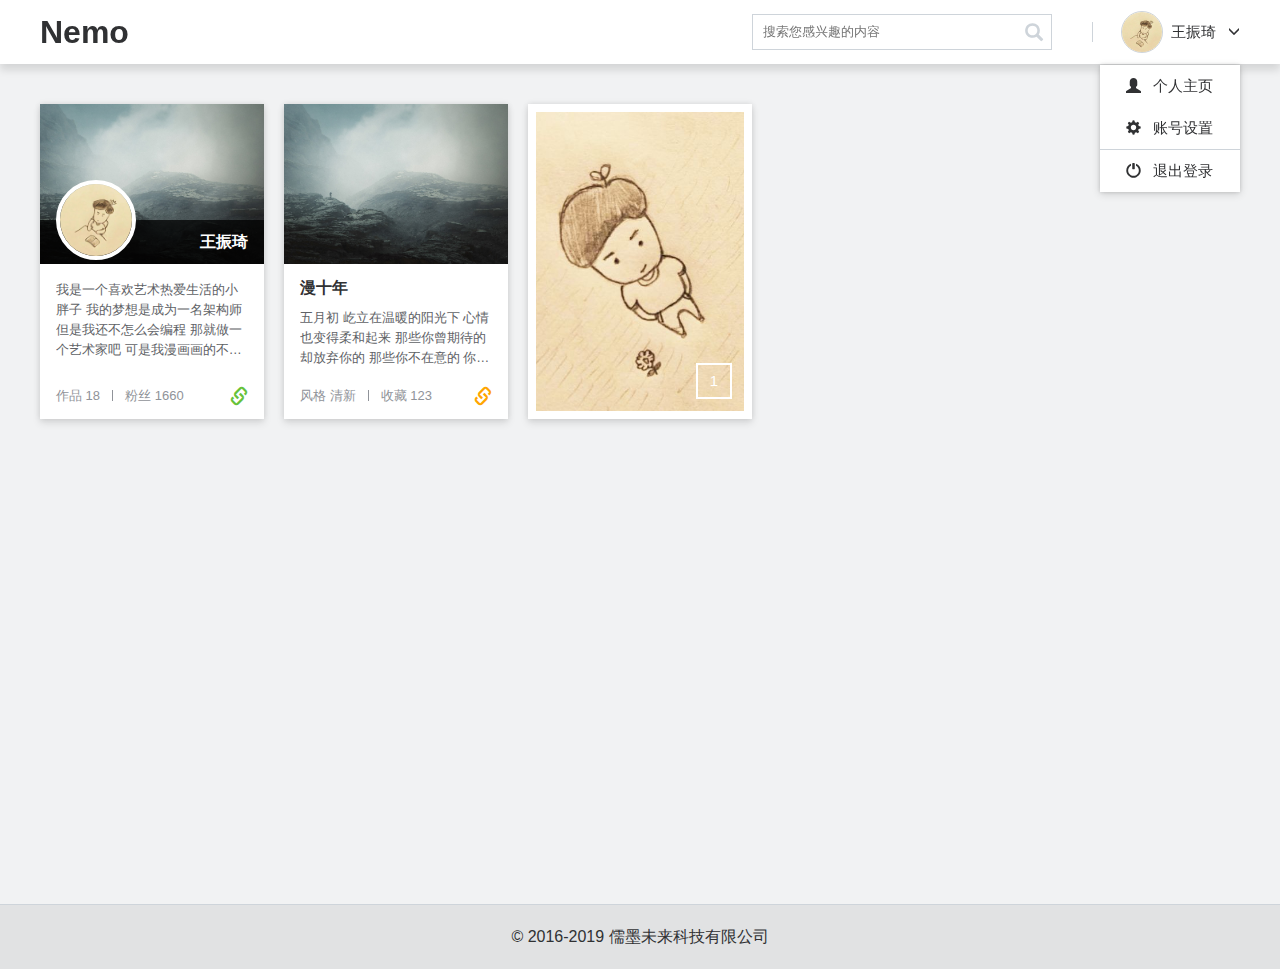
==== commit 8e6f66a2: "2019/01/29 添加旅行日记界面" ====
--- a/index.html
+++ b/index.html
@@ -140,39 +140,6 @@
         </div>
     </section>
 </main>
-<div class="modal">
-    <dialog class="modal-dialog">
-        <header class="modal-header">
-            <h1 class="modal-title">创建漫画册</h1>
-            <div class="modal-dismiss"><span class="icon icon-remove"></span></div>
-        </header>
-        <main class="modal-content">
-            <form class="form-horizontal form-label-2">
-                <div class="form-group">
-                    <label class="form-label">名称</label>
-                    <input class="form-control" type="text"/>
-                </div>
-                <div class="form-group">
-                    <label class="form-label">风格</label>
-                    <select class="form-control">
-                        <option selected disabled>请选择</option>
-                        <option value="1">清新</option>
-                        <option value="1">唯美</option>
-                        <option value="1">爆笑</option>
-                    </select>
-                </div>
-                <div class="form-group">
-                    <label class="form-label">标签</label>
-                    <textarea class="form-control"></textarea>
-                </div>
-            </form>
-        </main>
-        <footer class="modal-footer">
-            <button class="btn btn-sm btn-default pull-right" type="button">取消</button>
-            <button class="btn btn-sm btn-primary pull-right" type="button">保存</button>
-        </footer>
-    </dialog>
-</div>
 <footer class="footer">
     <span>&copy;&nbsp;2016-2019&nbsp;儒墨未来科技有限公司</span>
 </footer>
--- a/css/nemo.css
+++ b/css/nemo.css
@@ -5,7 +5,7 @@
     max-width: 100%;
     min-width: 1200px;
     height: 100%;
-    background: #f1f2f3;
+    background-color: #f1f2f3;
     -webkit-box-sizing: border-box;
     -moz-box-sizing: border-box;
     box-sizing: border-box;
@@ -13,7 +13,7 @@
 }
 
 body {
-    color: #000;
+    color: #303133;
     font-size: 15px;
     font-family: "Helvetica Neue", Helvetica, "PingFang SC", "Hiragino Sans GB", "Microsoft YaHei", "微软雅黑", Arial, sans-serif;
 }
@@ -66,7 +66,7 @@
     width: 100%;
     height: 64px;
     background-color: #fff;
-    box-shadow: 0 6px 10px rgba(0, 0, 0, 0.12);
+    box-shadow: 0 6px 8px rgba(0, 0, 0, 0.12);
 }
 
 .header .container {
@@ -92,7 +92,7 @@
     width: 1px;
     height: 20px;
     margin: 22px 28px;
-    background-color: #dcdfe6;
+    background-color: #ced4da;
 }
 
 .account {
@@ -145,7 +145,7 @@
     width: 40px;
     height: 40px;
     margin: 11px 0;
-    border: 1px solid #dcdfe6;
+    border: 1px solid #ced4da;
     border-radius: 50%;
     object-fit: cover;
 }
@@ -174,7 +174,7 @@
     width: 140px;
     height: 42px;
     line-height: 42px;
-    color: #000;
+    color: #303133;
 }
 
 .account-item:hover {
@@ -182,7 +182,7 @@
 }
 
 .account-logout {
-    border-top: 1px solid #dcdfe6;
+    border-top: 1px solid #ced4da;
 }
 
 .query-group {
@@ -225,7 +225,7 @@
     line-height: 64px;
     font-size: 16px;
     text-align: center;
-    border-top: 1px solid #ccc;
+    border-top: 1px solid #ced4da;
     background-color: #e1e2e3;
 }
 
@@ -265,7 +265,7 @@
 }
 
 .btn-default {
-    color: #000;
+    color: #303133;
     border: 1px solid #ced4da;
     background-color: #fff;
 }
@@ -287,20 +287,20 @@
 
 .btn-primary {
     color: #fff;
-    background-color: #000;
+    background-color: #303133;
 }
 
 .btn-primary:hover {
-    background-color: #303133;
+    background-color: #606266;
 }
 
 .btn-primary:active {
-    background-color: #606266;
+    background-color: #909399;
 }
 
 .btn-primary:disabled {
     cursor: not-allowed;
-    background-color: #909399;
+    background-color: #c0c4cc;
 }
 
 .btn-link {
@@ -321,7 +321,7 @@
 .form-control {
     height: 42px;
     line-height: 42px;
-    color: #444;
+    color: #303133;
     font-size: 15px;
     padding: 0 12px;
     border: 1px solid #ced4da;
@@ -329,7 +329,7 @@
 }
 
 .form-control:focus {
-    border-color: #000;
+    border-color: #303133;
 }
 
 select.form-control {
@@ -395,7 +395,7 @@
 
 .modal-header {
     padding: 16px;
-    border-bottom: 1px solid #dcdfe6;
+    border-bottom: 1px solid #ced4da;
 }
 
 .modal-title {
@@ -421,7 +421,7 @@
 .modal-footer {
     overflow: hidden;
     padding: 16px;
-    border-top: 1px solid #dcdfe6;
+    border-top: 1px solid #ced4da;
 }
 
 .modal-footer > .btn-primary:disabled {
--- a/css/page.css
+++ b/css/page.css
@@ -49,4 +49,14 @@
 
 .page:hover > .page-note {
     display: block;
+}
+
+.page:after {
+    width: 0;
+    height: 0;
+    border-width: 30px 0 30px 30px;
+    border-style: solid;
+    border-color: transparent transparent transparent #ff0000; /*透明 透明 透明 灰*/
+    margin: 40px auto;
+    position: relative;
 }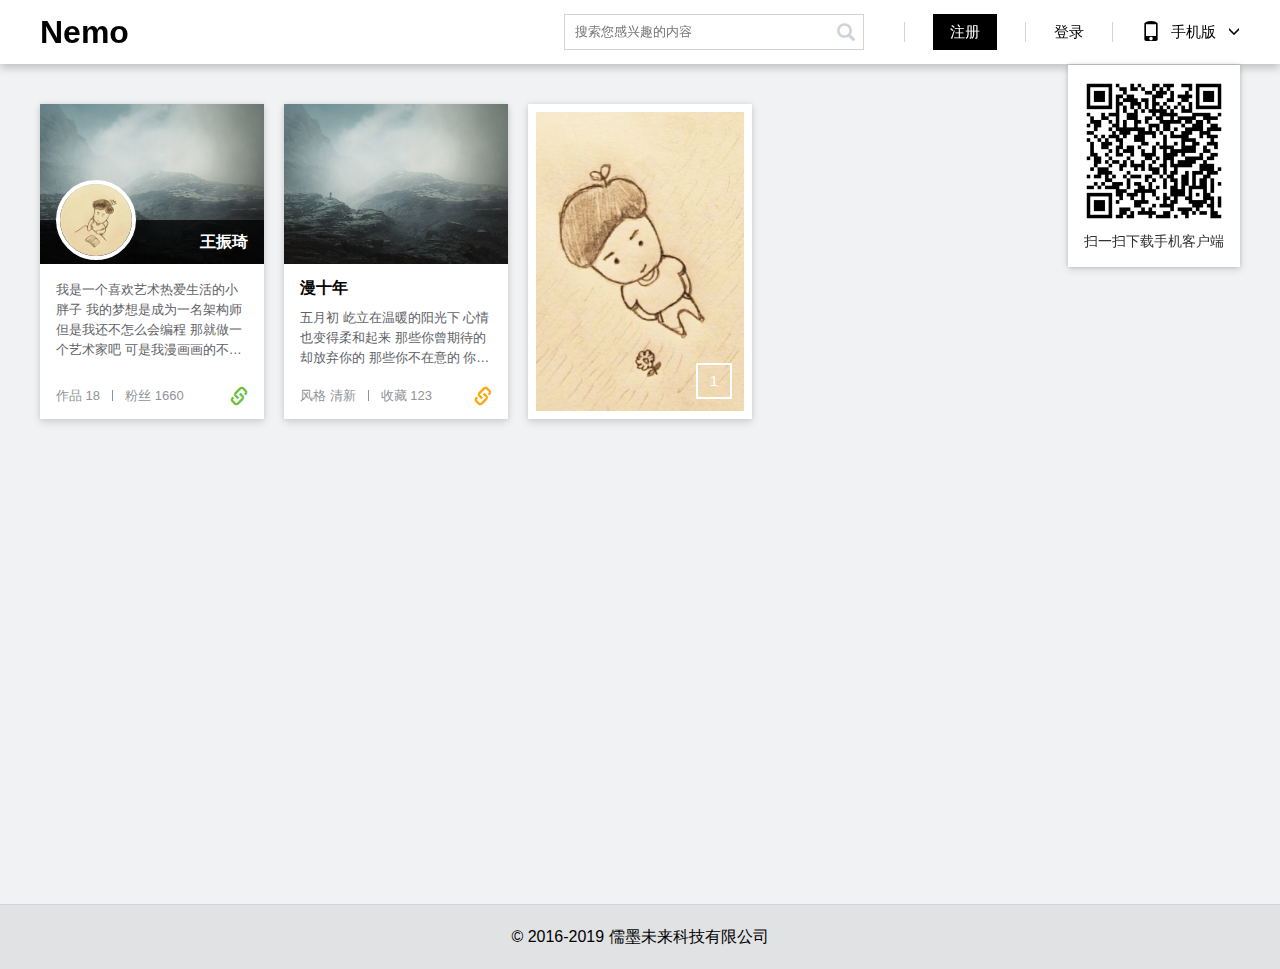
==== commit 6662bf88: "2019/03/06 完成漫画家博客界面" ====
--- a/index.html
+++ b/index.html
@@ -29,7 +29,7 @@
 </head>
 <body>
 <header class="header">
-    <div class="header-fixed" style="display: none">
+    <div class="header-fixed">
         <div class="container">
             <h1 class="app-name pull-left">Nemo</h1>
             <div class="account pull-right">
@@ -44,10 +44,10 @@
                 </div>
             </div>
             <span class="header-line pull-right"></span>
-            <button class="btn btn-sm btn-link header-action login-action pull-right">登录</button>
+            <button class="btn btn-petite btn-brief header-action login-action pull-right">登录</button>
             <span class="header-line pull-right"></span>
             <a class="header-action pull-right" href="">
-                <button class="btn btn-sm btn-primary">注册</button>
+                <button class="btn btn-petite btn-primary">注册</button>
             </a>
             <span class="header-line pull-right"></span>
             <div class="query-group pull-right">
@@ -56,7 +56,7 @@
             </div>
         </div>
     </div>
-    <div class="header-fixed">
+    <div class="header-fixed" style="display: none">
         <div class="container">
             <h1 class="app-name pull-left">Nemo</h1>
             <div class="account pull-right">
--- a/css/nemo.css
+++ b/css/nemo.css
@@ -12,8 +12,8 @@
     overflow-x: hidden;
 }
 
-body {
-    color: #303133;
+body, dialog {
+    color: #000;
     font-size: 15px;
     font-family: "Helvetica Neue", Helvetica, "PingFang SC", "Hiragino Sans GB", "Microsoft YaHei", "微软雅黑", Arial, sans-serif;
 }
@@ -66,7 +66,7 @@
     width: 100%;
     height: 64px;
     background-color: #fff;
-    box-shadow: 0 6px 8px rgba(0, 0, 0, 0.12);
+    box-shadow: 0 4px 8px rgba(0, 0, 0, 0.2);
 }
 
 .header .container {
@@ -144,7 +144,7 @@
     float: left;
     width: 40px;
     height: 40px;
-    margin: 11px 0;
+    margin: 11px 4px 11px 0;
     border: 1px solid #ced4da;
     border-radius: 50%;
     object-fit: cover;
@@ -174,7 +174,7 @@
     width: 140px;
     height: 42px;
     line-height: 42px;
-    color: #303133;
+    color: #000;
 }
 
 .account-item:hover {
@@ -234,10 +234,19 @@
     min-height: 800px;
 }
 
+.panel {
+    width: 1200px;
+    min-height: 800px;
+    margin-bottom: 60px;
+    background-color: #fff;
+    box-shadow: 0 2px 8px rgba(0, 0, 0, 0.15), 0 0 4px rgba(0, 0, 0, 0.15);
+}
+
 .content {
-    width: 1220px;
+    display: flex;
+    width: 1200px;
     min-height: 315px;
-    margin-bottom: 40px;
+    margin-bottom: 60px;
 }
 
 /* Button部分CSS */
@@ -246,7 +255,6 @@
     height: 42px;
     font-size: 15px;
     cursor: pointer;
-    border-radius: 2px;
 }
 
 .btn .icon {
@@ -254,62 +262,73 @@
     margin-right: 4px;
 }
 
-.btn-sm {
-    width: 64px;
-    height: 36px;
-}
-
-.btn-block {
-    width: 100%;
-    height: 45px;
-}
-
 .btn-default {
-    color: #303133;
+    color: #000;
     border: 1px solid #ced4da;
     background-color: #fff;
 }
 
 .btn-default:hover {
-    background-color: #f4f4f4;
+    background-color: #fafafa;
 }
 
 .btn-default:active {
-    background-color: #ebebeb;
+    background-color: #efefef;
 }
 
 .btn-default:disabled {
     color: #909399;
     cursor: not-allowed;
-    border-color: #dcdfe6;
+    border-color: #ced4da;
     background-color: #fff;
 }
 
 .btn-primary {
     color: #fff;
+    background-color: #000;
+}
+
+.btn-primary:hover {
     background-color: #303133;
 }
 
-.btn-primary:hover {
+.btn-primary:active {
     background-color: #606266;
-}
-
-.btn-primary:active {
-    background-color: #909399;
 }
 
 .btn-primary:disabled {
     cursor: not-allowed;
-    background-color: #c0c4cc;
-}
-
-.btn-link {
+    background-color: #909399;
+}
+
+.btn-brief {
+    background-color: transparent;
+}
+
+.btn-petite {
+    width: 64px;
+    height: 36px;
+}
+
+.btn-flexible {
+    width: auto;
+    height: 36px;
+    padding: 0 16px;
+    border: 1px solid #000;
+    background-color: transparent;
+}
+
+.btn-elegance {
+    width: 96px;
+    height: 36px;
+    font-size: 14px;
+    border: 1px solid #000;
     background-color: transparent;
 }
 
 /* Form部分CSS */
 .form-group {
-    margin-bottom: 12px;
+    margin-bottom: 8px;
 }
 
 .form-label {
@@ -321,7 +340,7 @@
 .form-control {
     height: 42px;
     line-height: 42px;
-    color: #303133;
+    color: #000;
     font-size: 15px;
     padding: 0 12px;
     border: 1px solid #ced4da;
@@ -329,7 +348,7 @@
 }
 
 .form-control:focus {
-    border-color: #303133;
+    border-color: #000;
 }
 
 select.form-control {
@@ -342,7 +361,7 @@
     line-height: 20px;
     padding: 12px;
     font-size: 14px;
-    font-family: Arial;
+    font-family: Arial, serif;
 }
 
 .form {
@@ -373,6 +392,45 @@
 
 .form-horizontal .form-label, .form-horizontal .form-control {
     float: left;
+}
+
+.radio {
+    display: block;
+    width: 16px;
+    height: 16px;
+    padding: 3px;
+    border: 1px solid #ced4da;
+    border-radius: 50%;
+    box-sizing: border-box;
+    background-color: #ced4da;
+    background-clip: content-box;
+}
+
+input[type="radio"] {
+    display: none;
+}
+
+input[type="radio"]:checked + .radio {
+    background-color: #000;
+}
+
+.checkbox {
+    display: block;
+    width: 16px;
+    height: 16px;
+    padding: 3px;
+    border: 1px solid #ced4da;
+    box-sizing: border-box;
+    background-color: #ced4da;
+    background-clip: content-box;
+}
+
+input[type="checkbox"] {
+    display: none;
+}
+
+input[type="checkbox"]:checked + .checkbox {
+    background-color: #000;
 }
 
 /* Modal部分CSS */
@@ -390,7 +448,7 @@
     height: auto;
     margin: 120px auto;
     background-color: #fff;
-    box-shadow: 0 2px 8px rgba(0, 0, 0, 0.25), 0 0 5px rgba(0, 0, 0, 0.25);
+    box-shadow: 0 4px 8px rgba(0, 0, 0, 0.2), 0 0 6px rgba(0, 0, 0, 0.2);
 }
 
 .modal-header {
@@ -508,6 +566,10 @@
     content: "\e008";
 }
 
+.icon-th:before {
+    content: "\e011";
+}
+
 .icon-remove:before {
     content: "\e014";
 }
@@ -526,6 +588,22 @@
 
 .icon-plus:before {
     content: "\002b";
+}
+
+.icon-lock:before {
+    content: "\e033";
+}
+
+.icon-camera:before {
+    content: "\e046";
+}
+
+.icon-remove-sign:before {
+    content: "\e083";
+}
+
+.icon-eye-open:before {
+    content: "\e105";
 }
 
 .icon-link:before {
--- a/css/book.css
+++ b/css/book.css
@@ -1,5 +1,4 @@
 .book {
-    display: inline-block;
     width: 224px;
     height: 315px;
     margin: 0 20px 40px 0;
@@ -12,6 +11,7 @@
     width: 224px;
     height: 160px;
     object-fit: cover;
+    background-color: #f4f4f4;
 }
 
 .book-info {
--- a/css/author.css
+++ b/css/author.css
@@ -18,6 +18,7 @@
     width: 224px;
     height: 160px;
     object-fit: cover;
+    background-color: #f4f4f4;
 }
 
 .author-avatar {
--- a/css/page.css
+++ b/css/page.css
@@ -1,5 +1,4 @@
 .page {
-    display: inline-block;
     position: relative;
     width: 224px;
     height: 315px;
@@ -49,14 +48,4 @@
 
 .page:hover > .page-note {
     display: block;
-}
-
-.page:after {
-    width: 0;
-    height: 0;
-    border-width: 30px 0 30px 30px;
-    border-style: solid;
-    border-color: transparent transparent transparent #ff0000; /*透明 透明 透明 灰*/
-    margin: 40px auto;
-    position: relative;
 }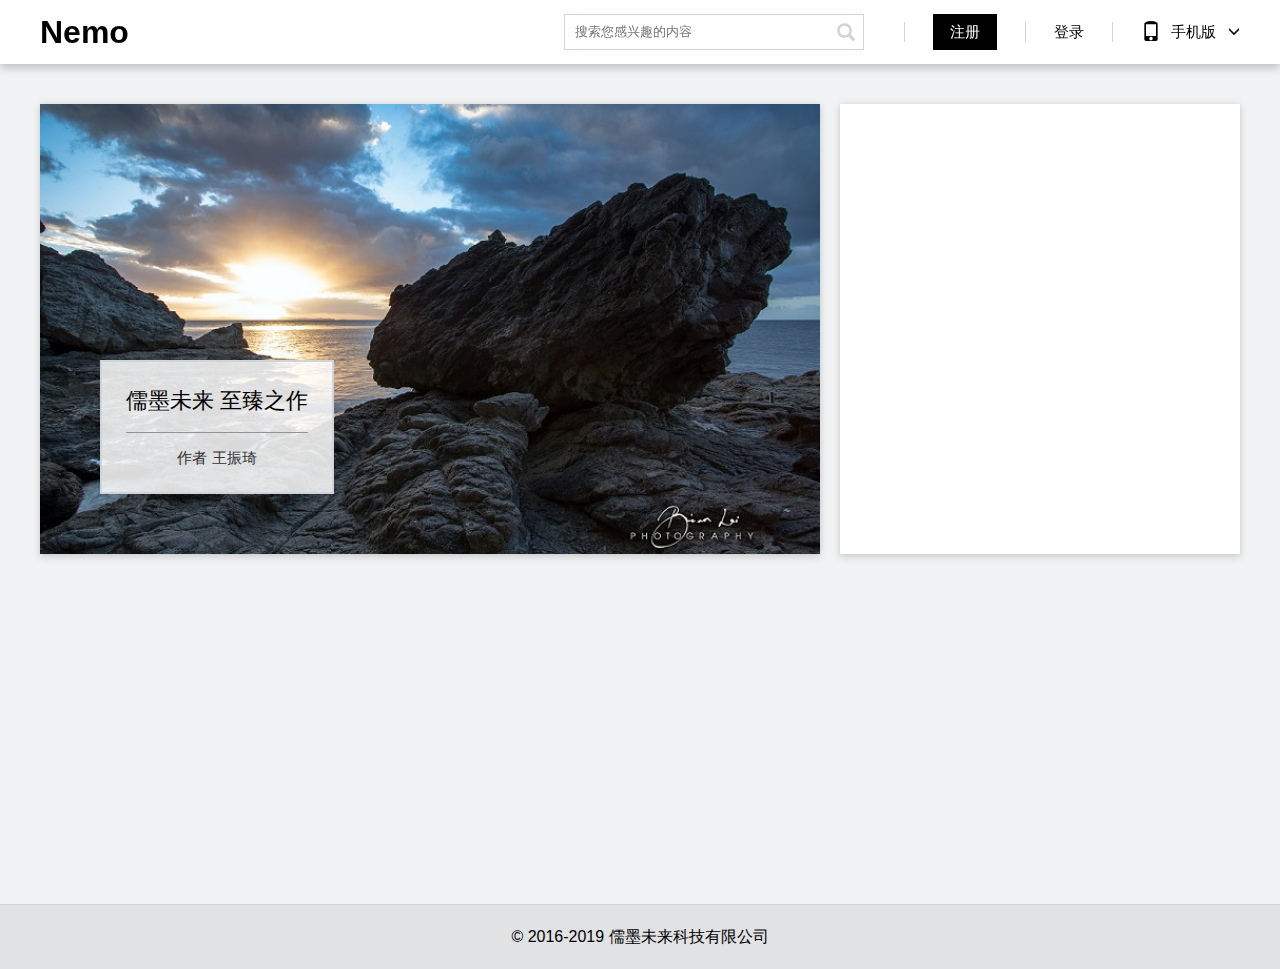
==== commit 762c0c3e: "2019/03/21 开发界面内容" ====
--- a/index.html
+++ b/index.html
@@ -7,25 +7,7 @@
     <link rel="stylesheet" href="css/nemo.css"/>
     <link rel="stylesheet" href="css/book.css"/>
     <link rel="stylesheet" href="css/author.css"/>
-    <link rel="stylesheet" href="css/page.css"/>
-    <style>
-        .form-label-2 {
-        }
-
-        .form-label-2 .form-label {
-            width: 30px;
-            margin-right: 12px;
-        }
-
-        .form-label-2 .form-control {
-            width: 328px;
-        }
-
-        .form-label-2 textarea.form-control {
-            min-width: 328px;
-            max-width: 328px;
-        }
-    </style>
+    <link rel="stylesheet" href="css/index.css"/>
 </head>
 <body>
 <header class="header">
@@ -38,10 +20,10 @@
                     <span class="account-name">手机版</span>
                     <span class="icon icon-menu-down"></span>
                 </div>
-                <div class="app-mobile">
-                    <img class="app-code" src="images/qrcode.png" alt=""/>
-                    <p class="app-code-note">扫一扫下载手机客户端</p>
-                </div>
+                <!--<div class="app-mobile">-->
+                    <!--<img class="app-code" src="images/qrcode.png" alt=""/>-->
+                    <!--<p class="app-code-note">扫一扫下载手机客户端</p>-->
+                <!--</div>-->
             </div>
             <span class="header-line pull-right"></span>
             <button class="btn btn-petite btn-brief header-action login-action pull-right">登录</button>
@@ -80,63 +62,18 @@
     </div>
 </header>
 <main class="container">
-    <section class="content">
-        <div class="author pull-left">
-            <section class="author-style">
-                <img class="author-portrait" src="images/portrait.jpg" alt=""/>
-                <img class="author-avatar" src="images/avatar.jpg" alt=""/>
-                <h6 class="author-name">王振琦</h6>
-            </section>
-            <section class="author-info">
-                <p class="author-biography">
-                    我是一个喜欢艺术热爱生活的小胖子
-                    我的梦想是成为一名架构师 但是我还不怎么会编程
-                    那就做一个艺术家吧 可是我漫画画的不好看 乐感也不好
-                    还是不要做架构师了 架构师什么的都是秃头
-                    也不要做艺术家了 艺术家什么的都是流氓
-                    比流氓还流氓的是专家学者
+    <section class="master">
+        <div class="carousel">
+            <div class="carousel-item">
+                <img src="images/kingfishersrock.jpg" alt=""/>
+                <p class="carousel-caption">
+                    <span class="caption-title">儒墨未来 至臻之作</span>
+                    <span class="caption-note">作者 王振琦</span>
                 </p>
-                <p class="author-note">
-                    <span class="pull-left">作品&nbsp;18</span>
-                    <span class="pull-left"></span>
-                    <span class="pull-left">粉丝&nbsp;1660</span>
-                    <a class="icon icon-link pull-right" href=""></a>
-                </p>
-            </section>
+            </div>
         </div>
-        <div class="book pull-left">
-            <img class="book-cover" src="images/portrait.jpg" alt=""/>
-            <section class="book-info">
-                <h6 class="book-name">漫十年</h6>
-                <p class="book-description">
-                    五月初
-                    屹立在温暖的阳光下
-                    心情也变得柔和起来
-                    那些你曾期待的 却放弃你的
-                    那些你不在意的 你已放弃的
-                    都成了自己辛辛苦苦的独角戏
-                    在新的生活到来之前
-                    在煎熬中最后翻阅那些过往
-                    一番不舍与惋惜之后
-                    才发觉一切是那么的不值得
-                    原来实现愿望是这么的难
-                    我用了这么久才能去忘记你
-                </p>
-                <p class="book-note">
-                    <span class="pull-left">风格&nbsp;清新</span>
-                    <span class="pull-left"></span>
-                    <span class="pull-left">收藏&nbsp;123</span>
-                    <a class="icon icon-link pull-right" href=""></a>
-                </p>
-            </section>
-        </div>
-        <div class="page pull-left">
-            <img class="page-image" src="images/nemo.jpg" alt=""/>
-            <p class="page-order">1</p>
-            <p class="page-note">
-                <img src="images/icon/icon_setup_white.png"/>
-                <img src="images/icon/icon_trash_white.png"/>
-            </p>
+        <div class="panel">
+
         </div>
     </section>
 </main>
--- a/css/nemo.css
+++ b/css/nemo.css
@@ -142,10 +142,9 @@
 .account-avatar {
     display: block;
     float: left;
-    width: 40px;
-    height: 40px;
+    width: 42px;
+    height: 42px;
     margin: 11px 4px 11px 0;
-    border: 1px solid #ced4da;
     border-radius: 50%;
     object-fit: cover;
 }
@@ -234,13 +233,13 @@
     min-height: 800px;
 }
 
-.panel {
-    width: 1200px;
-    min-height: 800px;
-    margin-bottom: 60px;
-    background-color: #fff;
-    box-shadow: 0 2px 8px rgba(0, 0, 0, 0.15), 0 0 4px rgba(0, 0, 0, 0.15);
-}
+/*.panel {*/
+    /*width: 1200px;*/
+    /*min-height: 800px;*/
+    /*margin-bottom: 60px;*/
+    /*background-color: #fff;*/
+    /*box-shadow: 0 2px 8px rgba(0, 0, 0, 0.15), 0 0 4px rgba(0, 0, 0, 0.15);*/
+/*}*/
 
 .content {
     display: flex;
--- a/css/index.css
+++ b/css/index.css
@@ -0,0 +1,58 @@
+.master {
+    display: flex;
+    justify-content: space-between;
+    width: 1200px;
+    height: 450px;
+}
+
+.carousel {
+    width: 780px;
+    height: 450px;
+    box-shadow: 0 4px 8px rgba(0, 0, 0, 0.1), 0 0 6px rgba(0, 0, 0, 0.1);
+}
+
+.carousel-item {
+    position: relative;
+    width: 780px;
+    height: 450px;
+}
+
+.carousel-item img {
+    display: block;
+    width: 780px;
+    height: 450px;
+    object-fit: cover;
+}
+
+.carousel-caption {
+    position: absolute;
+    left: 60px;
+    bottom: 60px;
+    padding: 24px;
+    text-align: center;
+    border: 2px solid #ced4da;
+    background: rgba(255, 255, 255, 0.85);
+}
+
+.caption-title {
+    display: block;
+    padding-bottom: 16px;
+    font-size: 22px;
+    text-align: center;
+}
+
+.caption-note {
+    display: block;
+    padding-top: 16px;
+    border-top: 1px solid #909399;
+    color: #303133;
+    text-align: center;
+}
+
+.panel {
+    width: 340px;
+    height: 390px;
+    padding: 30px;
+    background-color: #fff;
+    box-shadow: 0 4px 8px rgba(0, 0, 0, 0.1), 0 0 6px rgba(0, 0, 0, 0.1);
+}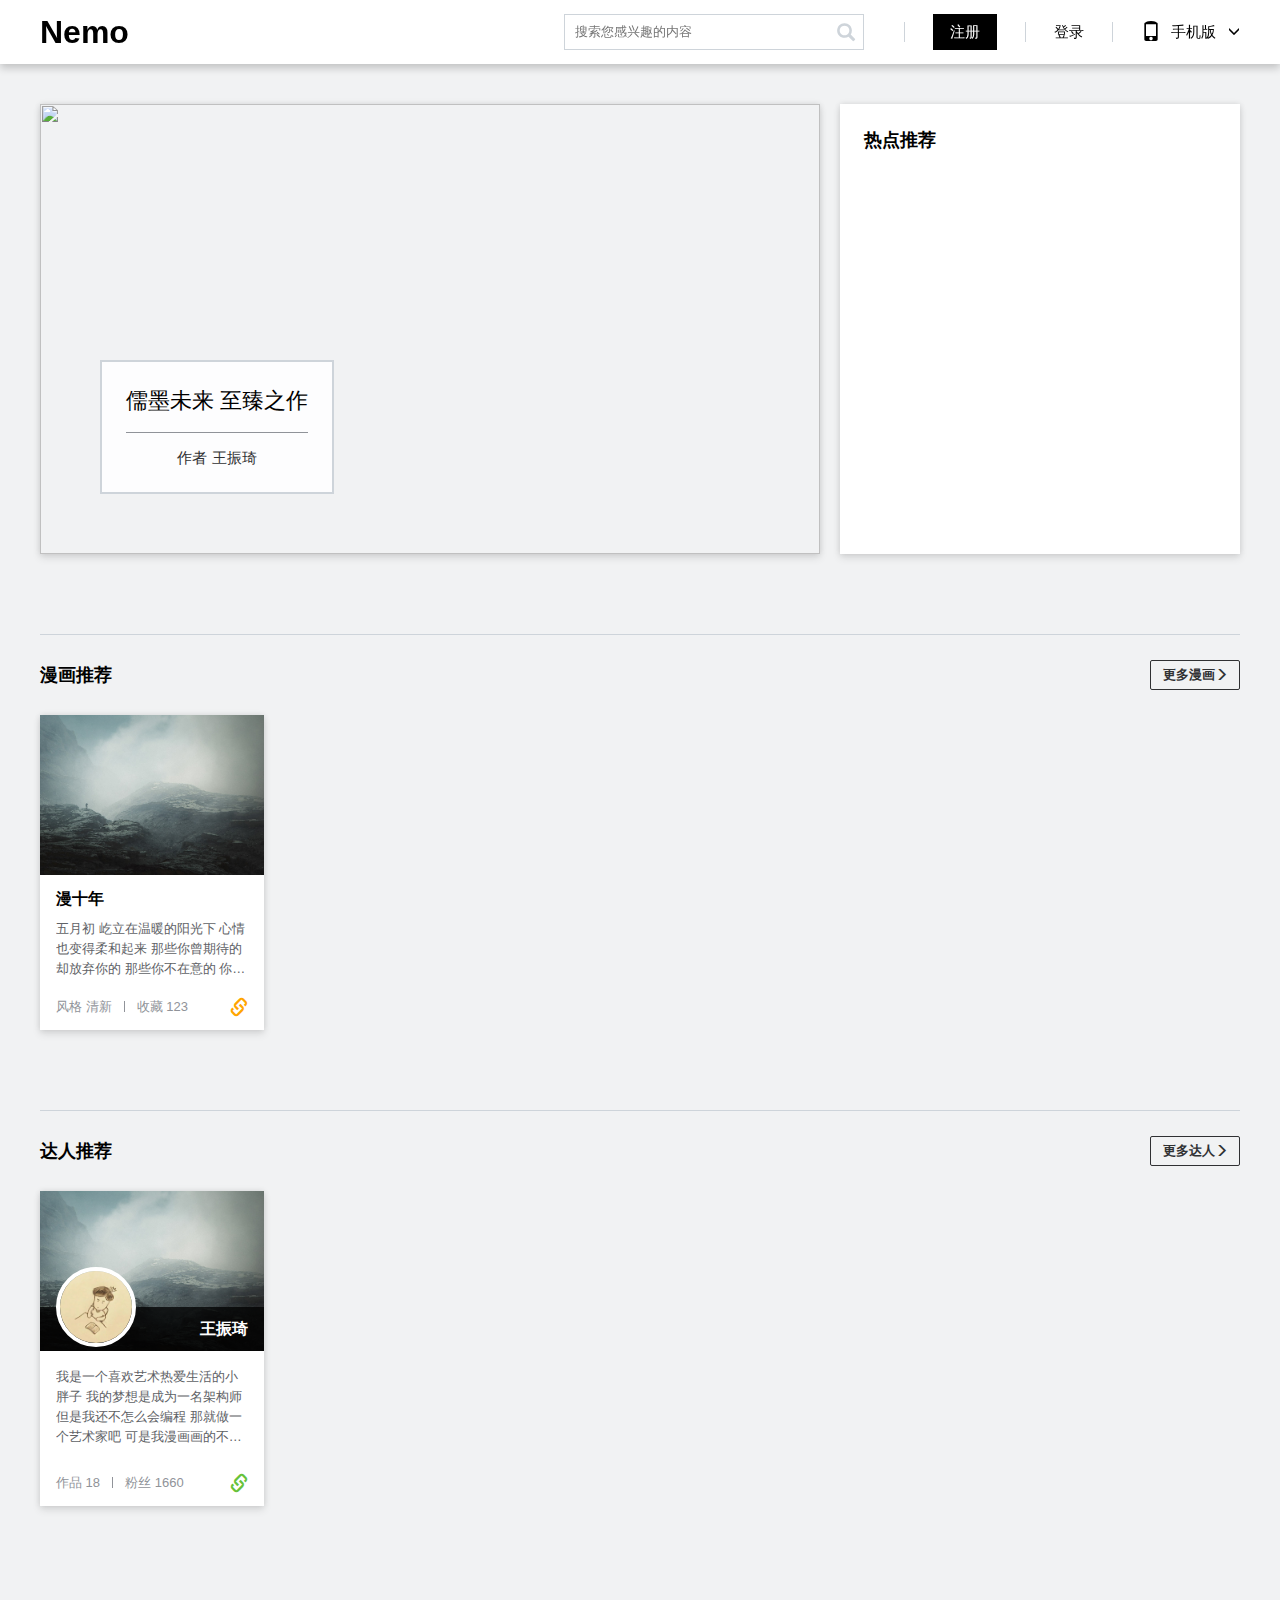
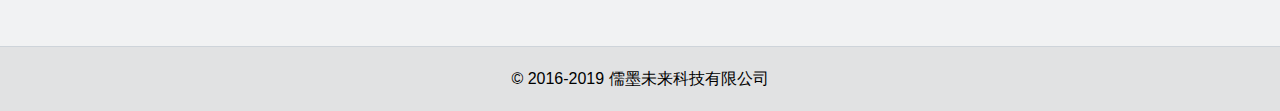
==== commit 327761a3: "2019/03/22 准备进行界面细化" ====
--- a/index.html
+++ b/index.html
@@ -65,7 +65,7 @@
     <section class="master">
         <div class="carousel">
             <div class="carousel-item">
-                <img src="images/kingfishersrock.jpg" alt=""/>
+                <img src="" alt=""/>
                 <p class="carousel-caption">
                     <span class="caption-title">儒墨未来 至臻之作</span>
                     <span class="caption-note">作者 王振琦</span>
@@ -73,7 +73,83 @@
             </div>
         </div>
         <div class="panel">
+            <p class="panel-title">热点推荐</p>
+            <p class="panel-item">
 
+            </p>
+            <p class="panel-item">
+
+            </p>
+            <p class="panel-item">
+
+            </p>
+        </div>
+    </section>
+    <section class="content">
+        <div class="row">
+            <div class="row-title">
+                <span class="row-name">漫画推荐</span>
+                <a class="row-link" href="">更多漫画<span class="icon icon-menu-right"></span></a>
+            </div>
+            <div class="list">
+                <div class="book">
+                    <img class="book-cover" src="images/portrait.jpg" alt=""/>
+                    <section class="book-info">
+                        <h6 class="book-name">漫十年</h6>
+                        <p class="book-description">
+                            五月初
+                            屹立在温暖的阳光下
+                            心情也变得柔和起来
+                            那些你曾期待的 却放弃你的
+                            那些你不在意的 你已放弃的
+                            都成了自己辛辛苦苦的独角戏
+                            在新的生活到来之前
+                            在煎熬中最后翻阅那些过往
+                            一番不舍与惋惜之后
+                            才发觉一切是那么的不值得
+                            原来实现愿望是这么的难
+                            我用了这么久才能去忘记你
+                        </p>
+                        <p class="book-note">
+                            <span class="pull-left">风格&nbsp;清新</span>
+                            <span class="pull-left"></span>
+                            <span class="pull-left">收藏&nbsp;123</span>
+                            <a class="icon icon-link pull-right" href=""></a>
+                        </p>
+                    </section>
+                </div>
+            </div>
+        </div>
+        <div class="row">
+            <div class="row-title">
+                <span class="row-name">达人推荐</span>
+                <a class="row-link" href="">更多达人<span class="icon icon-menu-right"></span></a>
+            </div>
+            <div class="list">
+                <div class="author">
+                    <section class="author-style">
+                        <img class="author-portrait" src="images/portrait.jpg" alt=""/>
+                        <img class="author-avatar" src="images/avatar.jpg" alt=""/>
+                        <h6 class="author-name">王振琦</h6>
+                    </section>
+                    <section class="author-info">
+                        <p class="author-biography">
+                            我是一个喜欢艺术热爱生活的小胖子
+                            我的梦想是成为一名架构师 但是我还不怎么会编程
+                            那就做一个艺术家吧 可是我漫画画的不好看 乐感也不好
+                            还是不要做架构师了 架构师什么的都是秃头
+                            也不要做艺术家了 艺术家什么的都是流氓
+                            比流氓还流氓的是专家学者
+                        </p>
+                        <p class="author-note">
+                            <span class="pull-left">作品&nbsp;18</span>
+                            <span class="pull-left"></span>
+                            <span class="pull-left">粉丝&nbsp;1660</span>
+                            <a class="icon icon-link pull-right" href=""></a>
+                        </p>
+                    </section>
+                </div>
+            </div>
         </div>
     </section>
 </main>
--- a/css/index.css
+++ b/css/index.css
@@ -3,6 +3,7 @@
     justify-content: space-between;
     width: 1200px;
     height: 450px;
+    margin-bottom: 40px;
 }
 
 .carousel {
@@ -50,9 +51,63 @@
 }
 
 .panel {
-    width: 340px;
-    height: 390px;
-    padding: 30px;
+    width: 352px;
+    height: 402px;
+    padding: 24px;
     background-color: #fff;
     box-shadow: 0 4px 8px rgba(0, 0, 0, 0.1), 0 0 6px rgba(0, 0, 0, 0.1);
+}
+
+.panel-title {
+    font-size: 18px;
+    font-weight: 700;
+}
+
+.panel-item {
+
+}
+
+.content {
+    flex-direction: column;
+}
+
+.row {
+    width: 1200px;
+    margin-top: 40px;
+    border-top: 1px solid #ced4da;
+}
+
+.row-title {
+    display: flex;
+    justify-content: space-between;
+    align-items: center;
+    width: 1200px;
+    height: 80px;
+}
+
+.row-name {
+    font-size: 18px;
+    font-weight: 700;
+}
+
+.row-link {
+    width: 88px;
+    height: 28px;
+    line-height: 28px;
+    border: 1px solid #303133;
+    border-radius: 2px;
+    color: #303133;
+    font-size: 13px;
+    font-weight: 700;
+    text-align: center;
+    background-color: transparent;
+}
+
+.list {
+    width: 1200px;
+    margin-bottom: 40px;
+}
+
+.icon-menu-right:before {
+    content: "\e258";
 }